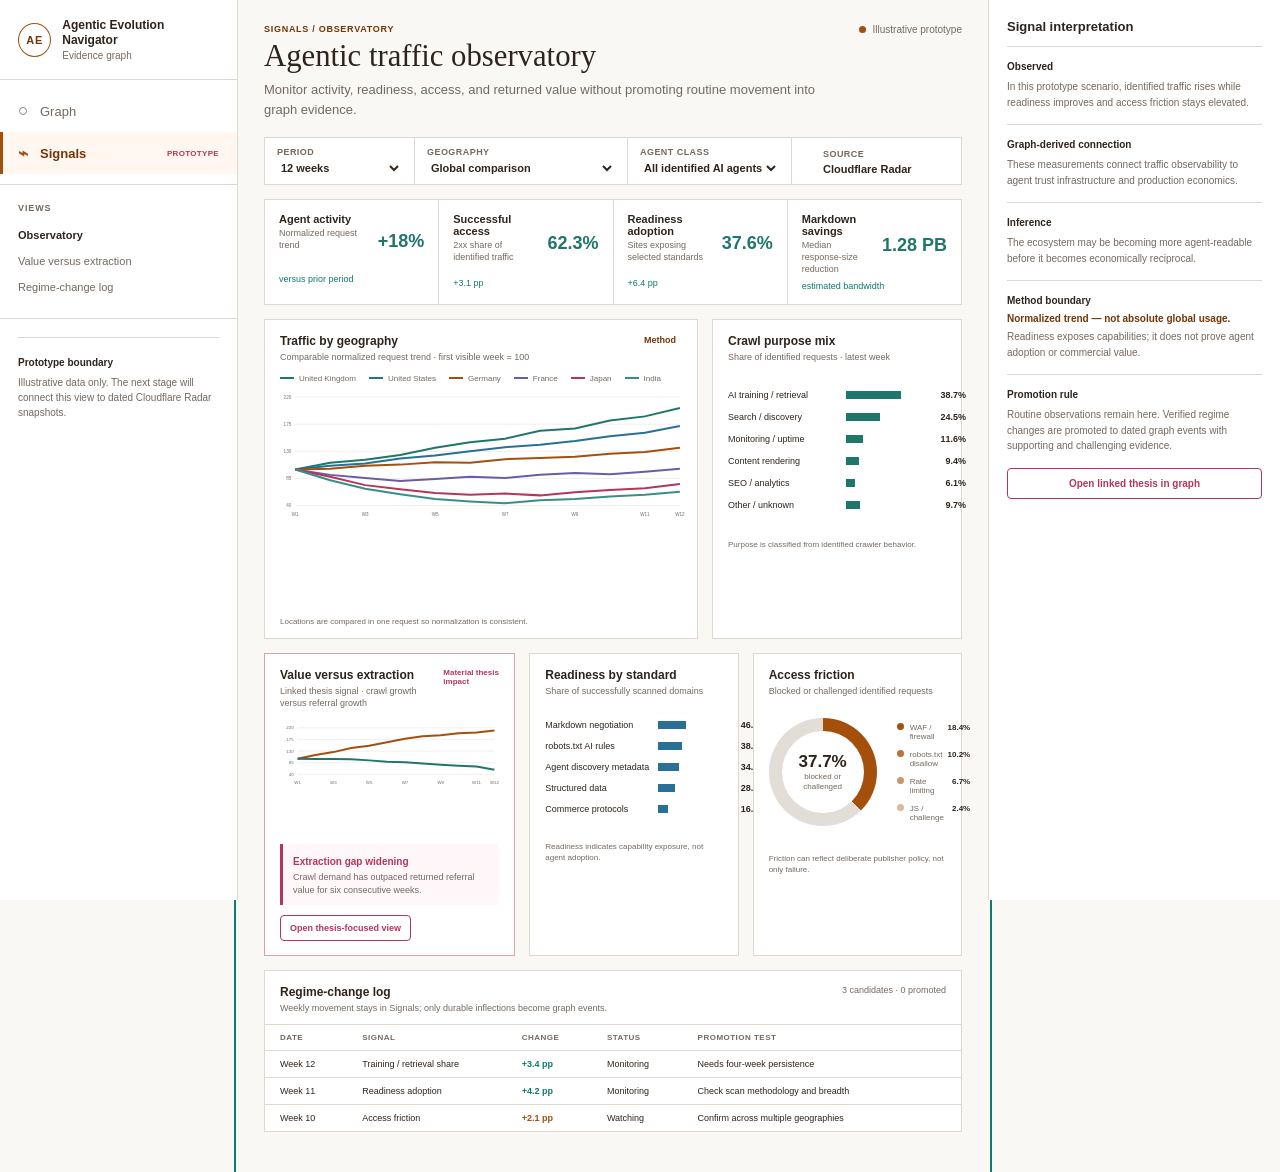
==== docs/signals/index.html @ df4bb350 "Add agentic traffic Signals prototype" ====
<!doctype html>
<html lang="en">
  <head>
    <meta charset="utf-8">
    <meta name="viewport" content="width=device-width, initial-scale=1">
    <meta name="description" content="Prototype signals observatory for agentic traffic, readiness, access friction, and value exchange.">
    <meta property="og:type" content="website">
    <meta property="og:title" content="Agentic traffic: value or extraction?">
    <meta property="og:description" content="Observed traffic, readiness, access friction, and returned value — connected to the evidence graph.">
    <meta property="og:url" content="https://rsalek.github.io/agentic-evolution-navigator/signals/">
    <meta property="og:image" content="https://rsalek.github.io/agentic-evolution-navigator/signals/og.png">
    <meta name="twitter:card" content="summary_large_image">
    <meta name="twitter:title" content="Agentic traffic: value or extraction?">
    <meta name="twitter:description" content="Observed traffic, readiness, access friction, and returned value — connected to the evidence graph.">
    <meta name="twitter:image" content="https://rsalek.github.io/agentic-evolution-navigator/signals/og.png">
    <title>Signals · Agentic Evolution Navigator</title>
    <link rel="icon" href="data:image/svg+xml,%3Csvg xmlns='http://www.w3.org/2000/svg' viewBox='0 0 64 64'%3E%3Ccircle cx='32' cy='32' r='27' fill='%23faf8f5' stroke='%23a54f0c' stroke-width='4'/%3E%3Cpath d='M18 39 30 17h4l12 22h-7l-2-5H27l-2 5Zm12-11h5l-2.5-6Z' fill='%23743506'/%3E%3C/svg%3E">
    <link rel="stylesheet" href="styles.css?v=20260724-prototype">
  </head>
  <body>
    <a class="skip-link" href="#signals-main">Skip to signals</a>
    <div class="signals-shell">
      <aside class="signals-sidebar">
        <header class="brand">
          <div class="brand-mark" aria-hidden="true">AE</div>
          <div>
            <strong>Agentic Evolution Navigator</strong>
            <span>Evidence graph</span>
          </div>
        </header>

        <nav class="primary-nav" aria-label="Navigator views">
          <a href="../">
            <span class="nav-symbol" aria-hidden="true">○</span>
            Graph
          </a>
          <a class="active" href="./" aria-current="page">
            <span class="nav-symbol signal-symbol" aria-hidden="true">⌁</span>
            Signals
            <small>Prototype</small>
          </a>
        </nav>

        <nav class="saved-views" aria-label="Signal views">
          <h2>Views</h2>
          <button type="button" data-show-view="observatory" aria-current="page">Observatory</button>
          <button type="button" data-show-view="thesis">Value versus extraction</button>
          <a href="#regime-log">Regime-change log</a>
        </nav>

        <section class="sidebar-note">
          <strong>Prototype boundary</strong>
          <p>Illustrative data only. The next stage will connect this view to dated Cloudflare Radar snapshots.</p>
        </section>
      </aside>

      <main id="signals-main" tabindex="-1">
        <section id="observatory-view" class="workspace">
          <header class="workspace-header">
            <div>
              <p class="context-line">Signals / Observatory</p>
              <h1>Agentic traffic observatory</h1>
              <p>Monitor activity, readiness, access, and returned value without promoting routine movement into graph evidence.</p>
            </div>
            <div class="prototype-status">
              <span aria-hidden="true"></span>
              Illustrative prototype
            </div>
          </header>

          <form class="filter-bar" aria-label="Signal filters">
            <label>
              Period
              <select id="period-filter">
                <option value="12">12 weeks</option>
                <option value="8">8 weeks</option>
                <option value="6">6 weeks</option>
              </select>
            </label>
            <label>
              Geography
              <select id="region-filter">
                <option value="global">Global comparison</option>
                <option value="europe">Europe</option>
                <option value="asia">Asia</option>
                <option value="anglosphere">United Kingdom + United States</option>
              </select>
            </label>
            <label>
              Agent class
              <select id="agent-filter">
                <option value="all">All identified AI agents</option>
                <option value="crawler">AI crawlers</option>
                <option value="assistant">AI assistants</option>
              </select>
            </label>
            <div class="source-filter">
              <span>Source</span>
              <strong>Cloudflare Radar</strong>
            </div>
          </form>

          <section class="signal-summary" aria-label="Signal summary">
            <article>
              <div>
                <h2>Agent activity</h2>
                <p>Normalized request trend</p>
              </div>
              <strong>+18%</strong>
              <span>versus prior period</span>
            </article>
            <article>
              <div>
                <h2>Successful access</h2>
                <p>2xx share of identified traffic</p>
              </div>
              <strong>62.3%</strong>
              <span>+3.1 pp</span>
            </article>
            <article>
              <div>
                <h2>Readiness adoption</h2>
                <p>Sites exposing selected standards</p>
              </div>
              <strong>37.6%</strong>
              <span>+6.4 pp</span>
            </article>
            <article>
              <div>
                <h2>Markdown savings</h2>
                <p>Median response-size reduction</p>
              </div>
              <strong>1.28 PB</strong>
              <span>estimated bandwidth</span>
            </article>
          </section>

          <section class="analysis-grid">
            <article class="panel geography-panel">
              <header class="panel-header">
                <div>
                  <h2>Traffic by geography</h2>
                  <p>Comparable normalized request trend · first visible week = 100</p>
                </div>
                <button class="quiet-button" type="button" aria-label="About normalized geography comparisons" data-explain="geography">Method</button>
              </header>
              <div id="geography-legend" class="chart-legend" aria-label="Geography legend"></div>
              <div id="geography-chart" class="chart" role="img" aria-label="Illustrative normalized agent traffic trends by geography"></div>
              <footer>Locations are compared in one request so normalization is consistent.</footer>
            </article>

            <article class="panel purpose-panel">
              <header class="panel-header">
                <div>
                  <h2>Crawl purpose mix</h2>
                  <p>Share of identified requests · latest week</p>
                </div>
              </header>
              <div class="bar-list" aria-label="Illustrative crawl purpose distribution">
                <div><span>AI training / retrieval</span><i style="--value: 78%"></i><strong>38.7%</strong></div>
                <div><span>Search / discovery</span><i style="--value: 49%"></i><strong>24.5%</strong></div>
                <div><span>Monitoring / uptime</span><i style="--value: 24%"></i><strong>11.6%</strong></div>
                <div><span>Content rendering</span><i style="--value: 19%"></i><strong>9.4%</strong></div>
                <div><span>SEO / analytics</span><i style="--value: 13%"></i><strong>6.1%</strong></div>
                <div><span>Other / unknown</span><i style="--value: 20%"></i><strong>9.7%</strong></div>
              </div>
              <footer>Purpose is classified from identified crawler behavior.</footer>
            </article>
          </section>

          <section class="secondary-grid">
            <article class="panel thesis-signal">
              <header class="panel-header">
                <div>
                  <h2>Value versus extraction</h2>
                  <p>Linked thesis signal · crawl growth versus referral growth</p>
                </div>
                <span class="material-badge">Material thesis impact</span>
              </header>
              <div id="value-mini-chart" class="mini-chart" role="img" aria-label="Illustrative divergence between crawl demand and referral value"></div>
              <div class="thesis-callout">
                <strong>Extraction gap widening</strong>
                <p>Crawl demand has outpaced returned referral value for six consecutive weeks.</p>
              </div>
              <button class="thesis-button" type="button" data-show-view="thesis">Open thesis-focused view</button>
            </article>

            <article class="panel">
              <header class="panel-header">
                <div>
                  <h2>Readiness by standard</h2>
                  <p>Share of successfully scanned domains</p>
                </div>
              </header>
              <div class="readiness-list">
                <div><span>Markdown negotiation</span><i style="--value: 47%"></i><strong>46.8%</strong></div>
                <div><span>robots.txt AI rules</span><i style="--value: 39%"></i><strong>38.9%</strong></div>
                <div><span>Agent discovery metadata</span><i style="--value: 34%"></i><strong>34.1%</strong></div>
                <div><span>Structured data</span><i style="--value: 28%"></i><strong>28.2%</strong></div>
                <div><span>Commerce protocols</span><i style="--value: 17%"></i><strong>16.7%</strong></div>
              </div>
              <footer>Readiness indicates capability exposure, not agent adoption.</footer>
            </article>

            <article class="panel friction-panel">
              <header class="panel-header">
                <div>
                  <h2>Access friction</h2>
                  <p>Blocked or challenged identified requests</p>
                </div>
              </header>
              <div class="friction-figure">
                <div class="friction-gauge" aria-label="37.7 percent blocked or challenged">
                  <strong>37.7%</strong>
                  <span>blocked or challenged</span>
                </div>
                <ul>
                  <li><span class="key firewall"></span>WAF / firewall <strong>18.4%</strong></li>
                  <li><span class="key robots"></span>robots.txt disallow <strong>10.2%</strong></li>
                  <li><span class="key limit"></span>Rate limiting <strong>6.7%</strong></li>
                  <li><span class="key challenge"></span>JS / challenge <strong>2.4%</strong></li>
                </ul>
              </div>
              <footer>Friction can reflect deliberate publisher policy, not only failure.</footer>
            </article>
          </section>

          <section id="regime-log" class="panel regime-panel">
            <header class="panel-header">
              <div>
                <h2>Regime-change log</h2>
                <p>Weekly movement stays in Signals; only durable inflections become graph events.</p>
              </div>
              <span class="log-rule">3 candidates · 0 promoted</span>
            </header>
            <div class="regime-table-wrap">
              <table>
                <thead>
                  <tr><th>Date</th><th>Signal</th><th>Change</th><th>Status</th><th>Promotion test</th></tr>
                </thead>
                <tbody>
                  <tr><td>Week 12</td><td>Training / retrieval share</td><td class="positive">+3.4 pp</td><td>Monitoring</td><td>Needs four-week persistence</td></tr>
                  <tr><td>Week 11</td><td>Readiness adoption</td><td class="positive">+4.2 pp</td><td>Monitoring</td><td>Check scan methodology and breadth</td></tr>
                  <tr><td>Week 10</td><td>Access friction</td><td class="negative">+2.1 pp</td><td>Watching</td><td>Confirm across multiple geographies</td></tr>
                </tbody>
              </table>
            </div>
          </section>
        </section>

        <section id="thesis-view" class="workspace thesis-workspace" hidden>
          <header class="workspace-header thesis-header">
            <div>
              <button class="back-button" type="button" data-show-view="observatory">← Observatory</button>
              <p class="context-line">Signals / Thesis focus</p>
              <h1>Agentic traffic: value or extraction?</h1>
              <p class="thesis-linkline">Thesis · Agent-originated traffic is becoming an addressable market</p>
            </div>
            <a class="graph-link" href="../?node=thesis-agent-traffic-addressable-market">Trace thesis in graph</a>
          </header>

          <section class="thesis-layout">
            <div class="thesis-primary">
              <article class="panel value-hero">
                <header class="panel-header">
                  <div>
                    <h2>Value versus extraction</h2>
                    <p>Indexed to 100 at the start of the selected period</p>
                  </div>
                  <div class="current-state">
                    <span>Current state</span>
                    <strong>Extraction gap widening</strong>
                  </div>
                </header>
                <div id="value-focus-legend" class="chart-legend"></div>
                <div id="value-focus-chart" class="chart value-chart" role="img" aria-label="Illustrative crawl demand and referral value divergence over twelve weeks"></div>
                <footer>Candidate inflection at week 4 · not yet promoted to a graph event.</footer>
              </article>

              <article class="panel evidence-glance">
                <header class="panel-header"><div><h2>Thesis evidence at a glance</h2><p>What the signal supports, challenges, and leaves unresolved</p></div></header>
                <div class="evidence-columns">
                  <section>
                    <h3 class="supports">Supports</h3>
                    <ul>
                      <li>Identified agent activity continues to expand.</li>
                      <li>Access controls increasingly distinguish agent traffic.</li>
                      <li>Readiness standards are becoming measurable.</li>
                    </ul>
                  </section>
                  <section>
                    <h3 class="challenges">Challenges</h3>
                    <ul>
                      <li>Referral value does not rise with crawl demand.</li>
                      <li>Readiness does not establish willingness to pay.</li>
                      <li>Traffic classification remains methodology-dependent.</li>
                    </ul>
                  </section>
                  <section>
                    <h3 class="watch">Watch next</h3>
                    <ul>
                      <li>Paid access and attributable revenue.</li>
                      <li>Repeat agent-customer conversion.</li>
                      <li>Sustained changes across several regions.</li>
                    </ul>
                  </section>
                </div>
              </article>
            </div>

            <aside class="thesis-context">
              <section>
                <div class="confidence-row"><span>Confidence</span><strong>Medium</strong></div>
                <p>Observed traffic and readiness signals are material, but commercial value remains unverified.</p>
              </section>
              <section>
                <h2>Why it matters</h2>
                <p>If agent-originated demand captures value without returning proportional referral or revenue, publisher leverage and the web’s economic model change.</p>
              </section>
              <section>
                <h2>What would change the thesis</h2>
                <ul>
                  <li>Verified conversion or attributable revenue</li>
                  <li>Paid access or licensing at repeatable scale</li>
                  <li>Evidence that agents create net-new demand</li>
                </ul>
              </section>
              <section>
                <h2>Meaningful graph events only</h2>
                <p>A signal becomes an event only after a new standard, major operator shift, or sustained multi-period inflection is verified.</p>
                <div class="candidate-marker"><span></span><strong>Week 4 candidate</strong><small>Monitoring persistence and breadth</small></div>
              </section>
              <section>
                <h2>Linked evidence</h2>
                <a href="../?node=entity-cloudflare">Cloudflare</a>
                <a href="../?node=event-aws-legitimate-agent-traffic-2026-07-14">AWS agent-traffic control</a>
                <a href="../?node=event-datadome-agent-traffic-q2-2026">DataDome Q2 traffic report</a>
              </section>
              <footer>Prototype · illustrative values · planned source: Cloudflare Radar</footer>
            </aside>
          </section>
        </section>
      </main>

      <aside id="interpretation-rail" class="interpretation-rail" aria-label="Signal interpretation">
        <header>
          <h2>Signal interpretation</h2>
          <button id="close-rail" type="button" aria-label="Close interpretation panel">×</button>
        </header>
        <section>
          <h3>Observed</h3>
          <p>In this prototype scenario, identified traffic rises while readiness improves and access friction stays elevated.</p>
        </section>
        <section>
          <h3>Graph-derived connection</h3>
          <p>These measurements connect traffic observability to agent trust infrastructure and production economics.</p>
        </section>
        <section>
          <h3>Inference</h3>
          <p>The ecosystem may be becoming more agent-readable before it becomes economically reciprocal.</p>
        </section>
        <section class="method-note">
          <h3>Method boundary</h3>
          <strong>Normalized trend — not absolute global usage.</strong>
          <p>Readiness exposes capabilities; it does not prove agent adoption or commercial value.</p>
        </section>
        <section>
          <h3>Promotion rule</h3>
          <p>Routine observations remain here. Verified regime changes are promoted to dated graph events with supporting and challenging evidence.</p>
        </section>
        <a class="rail-link" href="../?node=thesis-agent-traffic-addressable-market">Open linked thesis in graph</a>
      </aside>
    </div>
    <button id="open-rail" class="open-rail" type="button" hidden>Interpretation</button>
    <script src="app.js?v=20260724-prototype"></script>
  </body>
</html>
---- docs/signals/styles.css ----
:root {
  color-scheme: light;
  --paper: #faf8f5;
  --surface: #ffffff;
  --ink: #2e241c;
  --muted: #75695f;
  --line: #ded8d1;
  --line-strong: #c8beb4;
  --primary: #a54f0c;
  --primary-dark: #743506;
  --teal: #1f766b;
  --blue: #287095;
  --purple: #6b5ca5;
  --thesis: #b5365a;
  --positive: #0c7c6d;
  --sidebar: 238px;
  --rail: 292px;
}

* { box-sizing: border-box; }
html { scroll-behavior: smooth; }
body {
  margin: 0;
  background: var(--paper);
  color: var(--ink);
  font-family: "Avenir Next", "Helvetica Neue", Helvetica, sans-serif;
  font-size: 13px;
}

button, select { font: inherit; color: inherit; }
button:focus-visible, select:focus-visible, a:focus-visible, [tabindex]:focus-visible {
  outline: 2px solid var(--positive);
  outline-offset: 2px;
}

.skip-link {
  position: fixed;
  top: -50px;
  left: 12px;
  z-index: 20;
  padding: 8px 12px;
  background: var(--ink);
  color: #fff;
}
.skip-link:focus { top: 12px; }

.signals-shell {
  display: grid;
  grid-template-columns: var(--sidebar) minmax(720px, 1fr) var(--rail);
  min-height: 100vh;
}

.signals-sidebar,
.interpretation-rail {
  position: sticky;
  top: 0;
  height: 100vh;
  overflow-y: auto;
  background: var(--surface);
}

.signals-sidebar { border-right: 1px solid var(--line); }
.brand {
  display: flex;
  align-items: center;
  gap: 11px;
  padding: 18px;
  border-bottom: 1px solid var(--line);
}
.brand-mark {
  display: grid;
  place-items: center;
  width: 34px;
  height: 34px;
  border: 1px solid var(--primary);
  border-radius: 50%;
  color: var(--primary-dark);
  font-size: 11px;
  font-weight: 750;
  letter-spacing: .06em;
}
.brand strong, .brand span { display: block; }
.brand strong { font-size: 12px; line-height: 1.25; }
.brand span { margin-top: 2px; color: var(--muted); font-size: 10px; }

.primary-nav { padding: 10px 0; border-bottom: 1px solid var(--line); }
.primary-nav a {
  position: relative;
  display: grid;
  grid-template-columns: 22px 1fr auto;
  align-items: center;
  min-height: 42px;
  padding: 0 18px;
  color: var(--muted);
  text-decoration: none;
}
.primary-nav a:hover { background: var(--paper); color: var(--ink); }
.primary-nav a.active { background: #fff7f0; color: var(--primary-dark); font-weight: 700; }
.primary-nav a.active::before {
  position: absolute;
  inset: 0 auto 0 0;
  width: 3px;
  background: var(--primary);
  content: "";
}
.primary-nav small {
  color: var(--thesis);
  font-size: 8px;
  font-weight: 750;
  letter-spacing: .04em;
  text-transform: uppercase;
}
.nav-symbol { color: var(--muted); font-size: 17px; }
.signal-symbol { color: var(--primary); }

.saved-views { padding: 18px; border-bottom: 1px solid var(--line); }
.saved-views h2 {
  margin: 0 0 9px;
  color: var(--muted);
  font-size: 9px;
  letter-spacing: .1em;
  text-transform: uppercase;
}
.saved-views button, .saved-views a {
  display: block;
  width: 100%;
  padding: 7px 0;
  border: 0;
  background: transparent;
  color: var(--muted);
  font-size: 11px;
  text-align: left;
  text-decoration: none;
  cursor: pointer;
}
.saved-views button:hover, .saved-views a:hover { color: var(--ink); }
.saved-views [aria-current="page"] { color: var(--ink); font-weight: 700; }
.sidebar-note { margin: 18px; padding-top: 16px; border-top: 1px solid var(--line); }
.sidebar-note strong { font-size: 10px; }
.sidebar-note p { margin: 6px 0 0; color: var(--muted); font-size: 10px; line-height: 1.5; }

#signals-main { min-width: 0; }
.workspace { padding: 24px 26px 40px; }
.workspace[hidden] { display: none; }
.workspace-header {
  display: flex;
  justify-content: space-between;
  gap: 20px;
  margin-bottom: 18px;
}
.context-line {
  margin: 0 0 5px;
  color: var(--primary-dark);
  font-size: 9px;
  font-weight: 750;
  letter-spacing: .08em;
  text-transform: uppercase;
}
h1 {
  margin: 0;
  font-family: Georgia, "Times New Roman", serif;
  font-size: clamp(25px, 2.4vw, 35px);
  font-weight: 500;
  line-height: 1.12;
}
.workspace-header > div > p:last-child {
  max-width: 720px;
  margin: 7px 0 0;
  color: var(--muted);
  line-height: 1.5;
}
.prototype-status {
  display: flex;
  align-items: center;
  align-self: flex-start;
  gap: 7px;
  color: var(--muted);
  font-size: 10px;
  white-space: nowrap;
}
.prototype-status span { width: 7px; height: 7px; border-radius: 50%; background: var(--primary); }

.filter-bar {
  display: flex;
  align-items: end;
  border: 1px solid var(--line);
  background: var(--surface);
}
.filter-bar label, .source-filter {
  min-width: 150px;
  padding: 9px 12px;
  border-right: 1px solid var(--line);
  color: var(--muted);
  font-size: 9px;
  font-weight: 700;
  letter-spacing: .05em;
  text-transform: uppercase;
}
.filter-bar select {
  display: block;
  width: 100%;
  margin-top: 4px;
  border: 0;
  background: transparent;
  color: var(--ink);
  font-size: 11px;
  font-weight: 600;
  letter-spacing: 0;
  text-transform: none;
}
.source-filter { margin-left: auto; border-right: 0; }
.source-filter span, .source-filter strong { display: block; }
.source-filter strong { margin-top: 4px; color: var(--ink); font-size: 11px; letter-spacing: 0; text-transform: none; }

.signal-summary {
  display: grid;
  grid-template-columns: repeat(4, 1fr);
  margin: 14px 0;
  border: 1px solid var(--line);
  background: var(--line);
  gap: 1px;
}
.signal-summary article {
  display: grid;
  grid-template-columns: 1fr auto;
  gap: 3px 12px;
  min-width: 0;
  padding: 13px 14px;
  background: var(--surface);
}
.signal-summary h2 { margin: 0; font-size: 11px; }
.signal-summary p { margin: 3px 0 0; color: var(--muted); font-size: 9px; line-height: 1.3; }
.signal-summary article > strong { grid-row: 1 / span 2; grid-column: 2; align-self: center; color: var(--teal); font-size: 18px; font-weight: 650; }
.signal-summary article > span { grid-column: 1 / -1; color: var(--positive); font-size: 9px; }

.analysis-grid { display: grid; grid-template-columns: minmax(0, 1.8fr) minmax(250px, .9fr); gap: 14px; }
.secondary-grid { display: grid; grid-template-columns: 1.2fr 1fr 1fr; gap: 14px; margin-top: 14px; }
.panel { min-width: 0; border: 1px solid var(--line); background: var(--surface); }
.panel-header {
  display: flex;
  justify-content: space-between;
  gap: 12px;
  padding: 14px 15px 10px;
}
.panel-header h2 { margin: 0; font-size: 12px; }
.panel-header p { margin: 3px 0 0; color: var(--muted); font-size: 9px; line-height: 1.35; }
.panel footer { padding: 8px 15px 11px; color: var(--muted); font-size: 8px; line-height: 1.4; }
.quiet-button {
  align-self: flex-start;
  border: 0;
  background: transparent;
  color: var(--primary-dark);
  font-size: 9px;
  font-weight: 700;
  cursor: pointer;
}

.chart { min-height: 220px; padding: 0 9px; }
.chart svg, .mini-chart svg { display: block; width: 100%; height: auto; }
.chart text, .mini-chart text { fill: var(--muted); font-family: "Avenir Next", "Helvetica Neue", Helvetica, sans-serif; font-size: 9px; }
.chart .grid-line, .mini-chart .grid-line { stroke: #e6e0da; stroke-width: 1; }
.chart .series-line, .mini-chart .series-line { fill: none; stroke-width: 2; vector-effect: non-scaling-stroke; }
.chart .series-point { fill: var(--surface); stroke-width: 1.5; }
.chart .candidate-line { stroke: var(--purple); stroke-dasharray: 4 4; stroke-width: 1; }
.chart .candidate-label { fill: var(--purple); font-size: 8px; font-weight: 700; }
.chart-legend { display: flex; flex-wrap: wrap; gap: 6px 13px; padding: 0 15px 5px; }
.legend-item { display: flex; align-items: center; gap: 5px; color: var(--muted); font-size: 8px; }
.legend-swatch { width: 14px; height: 2px; background: var(--swatch); }

.bar-list { padding: 4px 15px 9px; }
.bar-list > div, .readiness-list > div {
  display: grid;
  grid-template-columns: minmax(110px, 1fr) minmax(70px, 1.4fr) 42px;
  align-items: center;
  gap: 8px;
  margin: 12px 0;
  font-size: 9px;
}
.bar-list i, .readiness-list i {
  display: block;
  width: var(--value);
  height: 8px;
  background: var(--teal);
}
.bar-list strong, .readiness-list strong { font-size: 9px; text-align: right; }

.thesis-signal { border-color: #dba0b1; }
.material-badge { color: var(--thesis); font-size: 8px; font-weight: 750; }
.mini-chart { min-height: 125px; padding: 0 12px; }
.thesis-callout { margin: 0 15px 10px; padding: 9px 10px; border-left: 3px solid var(--thesis); background: #fff7f9; }
.thesis-callout strong { color: var(--thesis); font-size: 10px; }
.thesis-callout p { margin: 3px 0 0; color: var(--muted); font-size: 9px; line-height: 1.4; }
.thesis-button {
  margin: 0 15px 14px;
  padding: 7px 9px;
  border: 1px solid var(--thesis);
  border-radius: 4px;
  background: var(--surface);
  color: var(--thesis);
  font-size: 9px;
  font-weight: 750;
  cursor: pointer;
}
.thesis-button:hover { background: #fff7f9; }
.readiness-list { padding: 2px 15px 8px; }
.readiness-list > div { grid-template-columns: minmax(105px, 1.3fr) minmax(60px, 1fr) 40px; margin: 11px 0; }
.readiness-list i { background: var(--blue); }

.friction-figure { display: grid; grid-template-columns: 120px 1fr; align-items: center; gap: 8px; padding: 7px 15px 14px; }
.friction-gauge {
  display: grid;
  place-content: center;
  width: 108px;
  height: 108px;
  border-radius: 50%;
  background: conic-gradient(var(--primary) 0 37.7%, #e2ddd7 37.7% 100%);
  text-align: center;
  position: relative;
}
.friction-gauge::after {
  position: absolute;
  inset: 13px;
  border-radius: 50%;
  background: var(--surface);
  content: "";
}
.friction-gauge strong, .friction-gauge span { position: relative; z-index: 1; }
.friction-gauge strong { font-size: 17px; }
.friction-gauge span { max-width: 70px; color: var(--muted); font-size: 8px; line-height: 1.25; }
.friction-figure ul { margin: 0; padding: 0; list-style: none; }
.friction-figure li { display: grid; grid-template-columns: 8px 1fr auto; gap: 5px; margin: 9px 0; color: var(--muted); font-size: 8px; }
.friction-figure li strong { color: var(--ink); }
.key { width: 7px; height: 7px; border-radius: 50%; background: var(--primary); }
.key.robots { opacity: .8; }
.key.limit { opacity: .6; }
.key.challenge { opacity: .4; }

.regime-panel { margin-top: 14px; scroll-margin-top: 14px; }
.log-rule { color: var(--muted); font-size: 9px; }
.regime-table-wrap { overflow-x: auto; }
table { width: 100%; border-collapse: collapse; font-size: 9px; }
th, td { padding: 8px 15px; border-top: 1px solid var(--line); text-align: left; white-space: nowrap; }
th { color: var(--muted); font-size: 8px; letter-spacing: .06em; text-transform: uppercase; }
td:last-child { width: 40%; white-space: normal; }
.positive { color: var(--positive); font-weight: 700; }
.negative { color: var(--primary); font-weight: 700; }

.interpretation-rail { border-left: 1px solid var(--line); }
.interpretation-rail > header { display: flex; align-items: center; justify-content: space-between; padding: 19px 18px 12px; }
.interpretation-rail > header h2 { margin: 0; font-size: 13px; }
#close-rail { display: none; border: 0; background: transparent; font-size: 20px; cursor: pointer; }
.interpretation-rail section { margin: 0 18px; padding: 14px 0; border-top: 1px solid var(--line); }
.interpretation-rail h3 { margin: 0 0 7px; font-size: 10px; }
.interpretation-rail p { margin: 0; color: var(--muted); font-size: 10px; line-height: 1.55; }
.interpretation-rail .method-note strong { display: block; margin-bottom: 5px; color: var(--primary-dark); font-size: 10px; }
.rail-link {
  display: block;
  margin: 0 18px 20px;
  padding: 9px 10px;
  border: 1px solid var(--thesis);
  border-radius: 4px;
  color: var(--thesis);
  font-size: 10px;
  font-weight: 750;
  text-align: center;
  text-decoration: none;
}
.open-rail {
  position: fixed;
  right: 12px;
  bottom: 12px;
  z-index: 8;
  padding: 9px 12px;
  border: 1px solid var(--ink);
  border-radius: 4px;
  background: var(--ink);
  color: #fff;
}

.back-button {
  padding: 0;
  border: 0;
  background: transparent;
  color: var(--primary-dark);
  font-size: 10px;
  font-weight: 750;
  cursor: pointer;
}
.thesis-header .context-line { margin-top: 13px; }
.thesis-linkline { color: var(--thesis) !important; font-weight: 650; }
.graph-link {
  align-self: flex-start;
  padding: 8px 10px;
  border: 1px solid var(--line-strong);
  border-radius: 4px;
  color: var(--ink);
  font-size: 10px;
  font-weight: 700;
  text-decoration: none;
}
.thesis-layout { display: grid; grid-template-columns: minmax(0, 1fr) 280px; gap: 14px; }
.thesis-primary { display: grid; gap: 14px; min-width: 0; }
.value-hero .current-state { padding-left: 13px; border-left: 1px solid var(--line); }
.current-state span, .current-state strong { display: block; }
.current-state span { color: var(--muted); font-size: 8px; letter-spacing: .07em; text-transform: uppercase; }
.current-state strong { margin-top: 4px; color: var(--thesis); font-size: 11px; }
.value-chart { min-height: 360px; }
.evidence-columns { display: grid; grid-template-columns: repeat(3, 1fr); border-top: 1px solid var(--line); }
.evidence-columns section { min-width: 0; padding: 14px 16px; }
.evidence-columns section + section { border-left: 1px solid var(--line); }
.evidence-columns h3 { margin: 0 0 9px; font-size: 10px; }
.evidence-columns h3.supports { color: var(--teal); }
.evidence-columns h3.challenges { color: var(--thesis); }
.evidence-columns h3.watch { color: var(--purple); }
.evidence-columns ul { margin: 0; padding-left: 15px; color: var(--muted); font-size: 9px; line-height: 1.6; }

.thesis-context { border: 1px solid var(--line); background: var(--surface); }
.thesis-context section { padding: 15px 16px; border-bottom: 1px solid var(--line); }
.thesis-context h2 { margin: 0 0 7px; font-size: 10px; }
.thesis-context p, .thesis-context li { color: var(--muted); font-size: 9px; line-height: 1.55; }
.thesis-context p { margin: 0; }
.thesis-context ul { margin: 0; padding-left: 16px; }
.thesis-context a { display: block; margin: 7px 0; color: var(--primary-dark); font-size: 9px; }
.confidence-row { display: flex; justify-content: space-between; margin-bottom: 8px; }
.confidence-row span { color: var(--muted); font-size: 9px; }
.confidence-row strong { color: var(--primary); font-size: 10px; }
.candidate-marker { display: grid; grid-template-columns: 8px 1fr; gap: 2px 7px; margin-top: 10px; }
.candidate-marker span { grid-row: 1 / span 2; width: 7px; height: 7px; margin-top: 3px; border-radius: 50%; background: var(--purple); }
.candidate-marker strong { font-size: 9px; }
.candidate-marker small { color: var(--muted); font-size: 8px; }
.thesis-context footer { padding: 12px 16px; color: var(--muted); font-size: 8px; line-height: 1.4; }

@media (max-width: 1250px) {
  :root { --rail: 254px; --sidebar: 214px; }
  .signals-shell { grid-template-columns: var(--sidebar) minmax(680px, 1fr) var(--rail); }
  .secondary-grid { grid-template-columns: 1fr 1fr; }
  .friction-panel { grid-column: 1 / -1; }
}

@media (max-width: 980px) {
  .signals-shell { grid-template-columns: 200px minmax(0, 1fr); }
  .interpretation-rail {
    position: fixed;
    right: 0;
    z-index: 10;
    width: min(340px, 88vw);
    box-shadow: -4px 0 18px rgba(46,36,28,.12);
    transform: translateX(0);
    transition: transform .16s ease;
  }
  .interpretation-rail.closed { transform: translateX(100%); }
  #close-rail { display: block; }
  .open-rail[hidden] { display: none; }
  .open-rail:not([hidden]) { display: block; }
  .signal-summary { grid-template-columns: 1fr 1fr; }
  .analysis-grid { grid-template-columns: 1fr; }
  .thesis-layout { grid-template-columns: 1fr; }
}

@media (max-width: 720px) {
  .signals-shell { display: block; }
  .signals-sidebar { position: static; height: auto; border-right: 0; }
  .brand { padding: 13px 16px; }
  .primary-nav { display: grid; grid-template-columns: 1fr 1fr; padding: 0; }
  .primary-nav a + a { border-left: 1px solid var(--line); }
  .saved-views { display: flex; gap: 16px; overflow-x: auto; padding: 10px 16px; }
  .saved-views h2 { display: none; }
  .saved-views button, .saved-views a { width: auto; white-space: nowrap; }
  .sidebar-note { display: none; }
  .workspace { padding: 19px 14px 30px; }
  .workspace-header { display: block; }
  .prototype-status { margin-top: 10px; }
  .filter-bar { display: grid; grid-template-columns: 1fr 1fr; }
  .filter-bar label, .source-filter { min-width: 0; border-bottom: 1px solid var(--line); }
  .source-filter { margin: 0; border-right: 1px solid var(--line); }
  .signal-summary { grid-template-columns: 1fr; }
  .secondary-grid { grid-template-columns: 1fr; }
  .friction-panel { grid-column: auto; }
  .chart { overflow-x: auto; }
  .chart svg { min-width: 620px; }
  .evidence-columns { grid-template-columns: 1fr; }
  .evidence-columns section + section { border-top: 1px solid var(--line); border-left: 0; }
  .graph-link { display: inline-block; margin-top: 12px; }
}

@media (max-width: 460px) {
  .filter-bar { grid-template-columns: 1fr; }
  .filter-bar label, .source-filter { border-right: 0; }
  .signal-summary article { grid-template-columns: 1fr auto; }
  .bar-list > div, .readiness-list > div { grid-template-columns: 1fr 70px 38px; }
  .friction-figure { grid-template-columns: 1fr; justify-items: center; }
  .friction-figure ul { width: 100%; }
}

@media (prefers-reduced-motion: reduce) {
  *, *::before, *::after { scroll-behavior: auto !important; transition: none !important; }
}
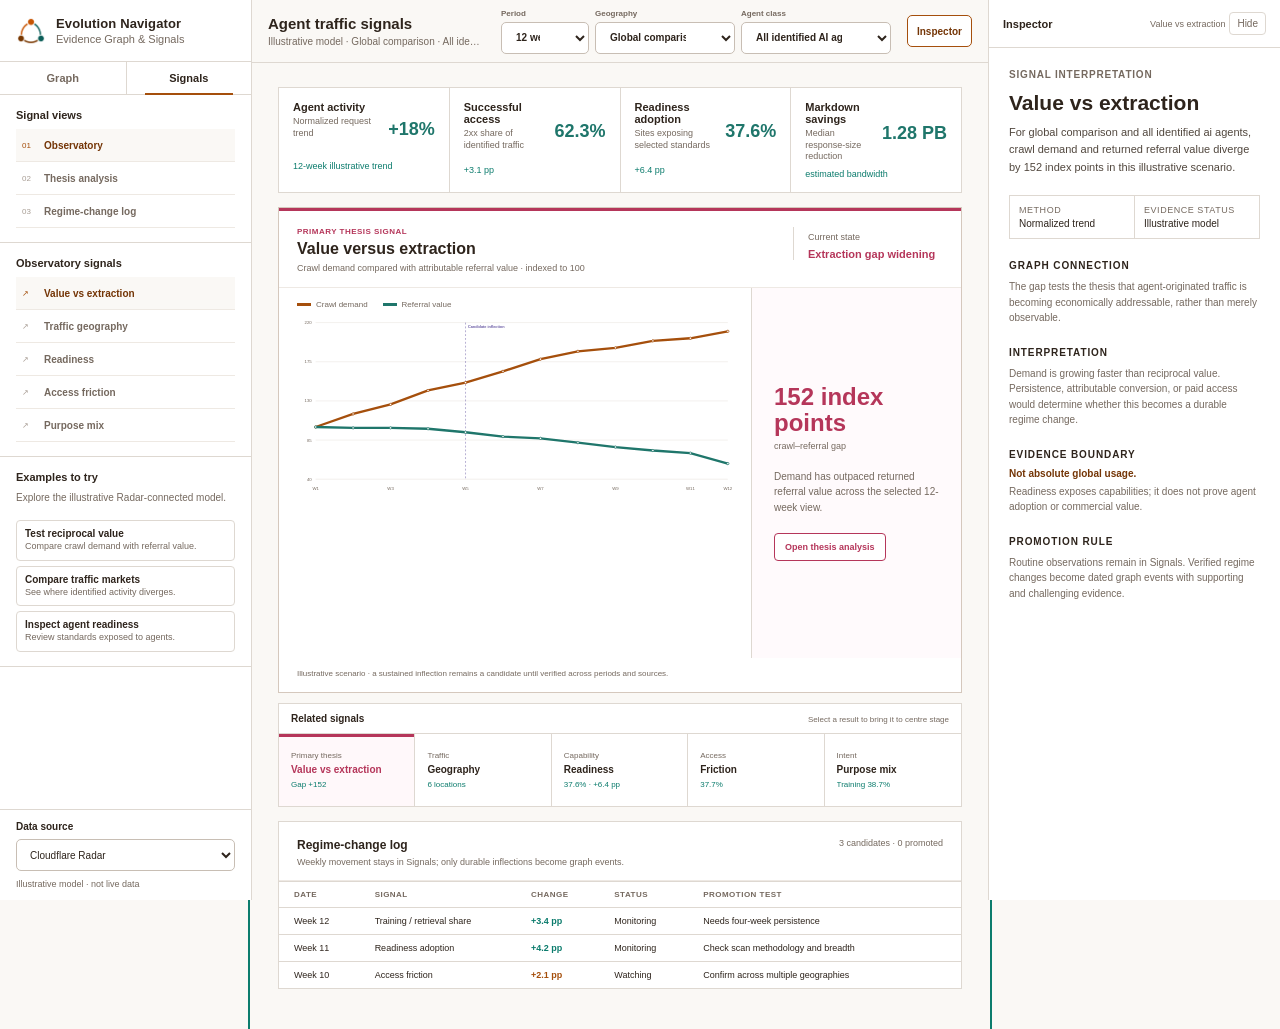
==== commit 58640b76: "Align Signals interface with graph" ====
--- a/docs/signals/index.html
+++ b/docs/signals/index.html
@@ -3,7 +3,7 @@
   <head>
     <meta charset="utf-8">
     <meta name="viewport" content="width=device-width, initial-scale=1">
-    <meta name="description" content="Prototype signals observatory for agentic traffic, readiness, access friction, and value exchange.">
+    <meta name="description" content="Signals observatory for agentic traffic, readiness, access friction, and value exchange.">
     <meta property="og:type" content="website">
     <meta property="og:title" content="Agentic traffic: value or extraction?">
     <meta property="og:description" content="Observed traffic, readiness, access friction, and returned value — connected to the evidence graph.">
@@ -13,62 +13,82 @@
     <meta name="twitter:title" content="Agentic traffic: value or extraction?">
     <meta name="twitter:description" content="Observed traffic, readiness, access friction, and returned value — connected to the evidence graph.">
     <meta name="twitter:image" content="https://rsalek.github.io/agentic-evolution-navigator/signals/og.png">
-    <title>Signals · Agentic Evolution Navigator</title>
+    <title>Signals · Evolution Navigator</title>
     <link rel="icon" href="data:image/svg+xml,%3Csvg xmlns='http://www.w3.org/2000/svg' viewBox='0 0 64 64'%3E%3Ccircle cx='32' cy='32' r='27' fill='%23faf8f5' stroke='%23a54f0c' stroke-width='4'/%3E%3Cpath d='M18 39 30 17h4l12 22h-7l-2-5H27l-2 5Zm12-11h5l-2.5-6Z' fill='%23743506'/%3E%3C/svg%3E">
-    <link rel="stylesheet" href="styles.css?v=20260724-prototype">
+    <link rel="stylesheet" href="styles.css?v=20260725-inspector">
   </head>
   <body>
     <a class="skip-link" href="#signals-main">Skip to signals</a>
     <div class="signals-shell">
       <aside class="signals-sidebar">
         <header class="brand">
-          <div class="brand-mark" aria-hidden="true">AE</div>
+          <img class="brand-logo" src="../assets/agentic-evolution-logo.png?v=20260725" alt="" aria-hidden="true">
           <div>
-            <strong>Agentic Evolution Navigator</strong>
-            <span>Evidence graph</span>
+            <strong>Evolution Navigator</strong>
+            <span>Evidence Graph &amp; Signals</span>
           </div>
         </header>
 
-        <nav class="primary-nav" aria-label="Navigator views">
-          <a href="../">
-            <span class="nav-symbol" aria-hidden="true">○</span>
-            Graph
-          </a>
-          <a class="active" href="./" aria-current="page">
-            <span class="nav-symbol signal-symbol" aria-hidden="true">⌁</span>
-            Signals
-            <small>Prototype</small>
+        <nav class="site-nav" aria-label="Navigator views">
+          <a href="../">Graph</a>
+          <a href="./" aria-current="page">Signals</a>
+        </nav>
+
+        <nav class="saved-views control-block" aria-label="Signal views">
+          <h2>Signal views</h2>
+          <button type="button" data-show-view="observatory" aria-current="page">
+            <span aria-hidden="true">01</span><strong>Observatory</strong>
+          </button>
+          <button type="button" data-show-view="thesis">
+            <span aria-hidden="true">02</span><strong>Thesis analysis</strong>
+          </button>
+          <a href="#regime-log">
+            <span aria-hidden="true">03</span><strong>Regime-change log</strong>
           </a>
         </nav>
 
-        <nav class="saved-views" aria-label="Signal views">
-          <h2>Views</h2>
-          <button type="button" data-show-view="observatory" aria-current="page">Observatory</button>
-          <button type="button" data-show-view="thesis">Value versus extraction</button>
-          <a href="#regime-log">Regime-change log</a>
+        <nav class="signal-nav control-block" aria-label="Observatory signals">
+          <h2>Observatory signals</h2>
+          <button type="button" data-signal-select="value" aria-current="true"><span aria-hidden="true">↗</span><strong>Value vs extraction</strong></button>
+          <button type="button" data-signal-select="geography"><span aria-hidden="true">↗</span><strong>Traffic geography</strong></button>
+          <button type="button" data-signal-select="readiness"><span aria-hidden="true">↗</span><strong>Readiness</strong></button>
+          <button type="button" data-signal-select="friction"><span aria-hidden="true">↗</span><strong>Access friction</strong></button>
+          <button type="button" data-signal-select="purpose"><span aria-hidden="true">↗</span><strong>Purpose mix</strong></button>
         </nav>
 
-        <section class="sidebar-note">
-          <strong>Prototype boundary</strong>
-          <p>Illustrative data only. The next stage will connect this view to dated Cloudflare Radar snapshots.</p>
+        <section class="signals-examples control-block" aria-labelledby="signals-examples-title">
+          <h2 id="signals-examples-title">Examples to try</h2>
+          <p>Explore the illustrative Radar-connected model.</p>
+          <button type="button" data-signal-select="value">
+            <strong>Test reciprocal value</strong>
+            <span>Compare crawl demand with referral value.</span>
+          </button>
+          <button type="button" data-signal-select="geography">
+            <strong>Compare traffic markets</strong>
+            <span>See where identified activity diverges.</span>
+          </button>
+          <button type="button" data-signal-select="readiness">
+            <strong>Inspect agent readiness</strong>
+            <span>Review standards exposed to agents.</span>
+          </button>
         </section>
+
+        <footer class="sidebar-footer source-footer">
+          <label for="source-model-filter">Data source</label>
+          <select id="source-model-filter">
+            <option value="cloudflare">Cloudflare Radar</option>
+          </select>
+          <span>Illustrative model · not live data</span>
+        </footer>
       </aside>
 
       <main id="signals-main" tabindex="-1">
-        <section id="observatory-view" class="workspace">
-          <header class="workspace-header">
-            <div>
-              <p class="context-line">Signals / Observatory</p>
-              <h1>Agentic traffic observatory</h1>
-              <p>Monitor activity, readiness, access, and returned value without promoting routine movement into graph evidence.</p>
-            </div>
-            <div class="prototype-status">
-              <span aria-hidden="true"></span>
-              Illustrative prototype
-            </div>
-          </header>
-
-          <form class="filter-bar" aria-label="Signal filters">
+        <header class="signals-toolbar">
+          <div class="signals-workspace-heading">
+            <h1>Agent traffic signals</h1>
+            <p id="signals-workspace-context">Illustrative model · Global comparison · All identified AI agents · 12 weeks</p>
+          </div>
+          <form class="filter-bar" aria-label="Signal scope">
             <label>
               Period
               <select id="period-filter">
@@ -94,135 +114,139 @@
                 <option value="assistant">AI assistants</option>
               </select>
             </label>
-            <div class="source-filter">
-              <span>Source</span>
-              <strong>Cloudflare Radar</strong>
-            </div>
           </form>
-
-          <section class="signal-summary" aria-label="Signal summary">
-            <article>
-              <div>
-                <h2>Agent activity</h2>
-                <p>Normalized request trend</p>
-              </div>
-              <strong>+18%</strong>
-              <span>versus prior period</span>
-            </article>
-            <article>
-              <div>
-                <h2>Successful access</h2>
-                <p>2xx share of identified traffic</p>
-              </div>
-              <strong>62.3%</strong>
-              <span>+3.1 pp</span>
-            </article>
-            <article>
-              <div>
-                <h2>Readiness adoption</h2>
-                <p>Sites exposing selected standards</p>
-              </div>
-              <strong>37.6%</strong>
-              <span>+6.4 pp</span>
-            </article>
-            <article>
-              <div>
-                <h2>Markdown savings</h2>
-                <p>Median response-size reduction</p>
-              </div>
-              <strong>1.28 PB</strong>
+          <button id="toggle-interpretation" class="panel-toggle" type="button" aria-pressed="true" aria-controls="interpretation-rail">Inspector</button>
+        </header>
+
+        <section id="observatory-view" class="workspace">
+          <section class="signal-summary" aria-label="Navigate through key results">
+            <button class="summary-metric" type="button" data-signal-select="geography">
+              <div><h2>Agent activity</h2><p>Normalized request trend</p></div>
+              <strong id="metric-activity">+18%</strong>
+              <span id="metric-activity-note">versus prior period</span>
+            </button>
+            <button class="summary-metric" type="button" data-signal-select="friction">
+              <div><h2>Successful access</h2><p>2xx share of identified traffic</p></div>
+              <strong id="metric-access">62.3%</strong>
+              <span id="metric-access-note">+3.1 pp</span>
+            </button>
+            <button class="summary-metric" type="button" data-signal-select="readiness">
+              <div><h2>Readiness adoption</h2><p>Sites exposing selected standards</p></div>
+              <strong id="metric-readiness">37.6%</strong>
+              <span id="metric-readiness-note">+6.4 pp</span>
+            </button>
+            <button class="summary-metric" type="button" data-signal-select="purpose">
+              <div><h2>Markdown savings</h2><p>Median response-size reduction</p></div>
+              <strong id="metric-markdown">1.28 PB</strong>
               <span>estimated bandwidth</span>
-            </article>
-          </section>
-
-          <section class="analysis-grid">
-            <article class="panel geography-panel">
-              <header class="panel-header">
-                <div>
+            </button>
+          </section>
+
+          <section class="focus-stage" aria-label="Selected signal">
+            <article class="focus-panel value-panel" data-signal-panel="value">
+              <header class="focus-header">
+                <div>
+                  <p>Primary thesis signal</p>
+                  <h2>Value versus extraction</h2>
+                  <span>Crawl demand compared with attributable referral value · indexed to 100</span>
+                </div>
+                <div class="focus-state">
+                  <span>Current state</span>
+                  <strong id="value-state">Extraction gap widening</strong>
+                </div>
+              </header>
+              <div class="focus-body value-focus-body">
+                <div>
+                  <div id="value-stage-legend" class="chart-legend"></div>
+                  <div id="value-stage-chart" class="chart focus-chart" role="img" aria-label="Illustrative divergence between crawl demand and referral value"></div>
+                </div>
+                <aside class="focus-reading">
+                  <strong id="value-gap">152 index points</strong>
+                  <span>crawl–referral gap</span>
+                  <p id="value-reading">Demand has outpaced returned referral value for six consecutive weeks.</p>
+                  <button class="thesis-button" type="button" data-show-view="thesis">Open thesis analysis</button>
+                </aside>
+              </div>
+              <footer>Illustrative scenario · a sustained inflection remains a candidate until verified across periods and sources.</footer>
+            </article>
+
+            <article class="focus-panel" data-signal-panel="geography" hidden>
+              <header class="focus-header">
+                <div>
+                  <p>Operating signal</p>
                   <h2>Traffic by geography</h2>
-                  <p>Comparable normalized request trend · first visible week = 100</p>
-                </div>
-                <button class="quiet-button" type="button" aria-label="About normalized geography comparisons" data-explain="geography">Method</button>
-              </header>
-              <div id="geography-legend" class="chart-legend" aria-label="Geography legend"></div>
-              <div id="geography-chart" class="chart" role="img" aria-label="Illustrative normalized agent traffic trends by geography"></div>
-              <footer>Locations are compared in one request so normalization is consistent.</footer>
-            </article>
-
-            <article class="panel purpose-panel">
-              <header class="panel-header">
-                <div>
+                  <span>Comparable normalized request trend · first visible week = 100</span>
+                </div>
+                <button class="quiet-button" type="button" data-explain="geography">Method</button>
+              </header>
+              <div id="geography-legend" class="chart-legend"></div>
+              <div id="geography-chart" class="chart focus-chart" role="img" aria-label="Illustrative normalized agent traffic trends by geography"></div>
+              <footer>Locations are compared in one request so normalization stays consistent.</footer>
+            </article>
+
+            <article class="focus-panel" data-signal-panel="readiness" hidden>
+              <header class="focus-header">
+                <div>
+                  <p>Capability signal</p>
+                  <h2>Readiness by standard</h2>
+                  <span id="readiness-context">Global comparison · share of successfully scanned domains</span>
+                </div>
+                <div class="focus-state"><span>Adoption change</span><strong id="readiness-change">+6.4 pp</strong></div>
+              </header>
+              <div id="readiness-list" class="readiness-list large-bars"></div>
+              <footer>Readiness indicates capability exposure, not proven agent adoption.</footer>
+            </article>
+
+            <article class="focus-panel" data-signal-panel="friction" hidden>
+              <header class="focus-header">
+                <div>
+                  <p>Access signal</p>
+                  <h2>Access friction</h2>
+                  <span id="friction-context">Global comparison · blocked or challenged identified requests</span>
+                </div>
+              </header>
+              <div class="friction-figure">
+                <div id="friction-gauge" class="friction-gauge">
+                  <strong id="friction-total">37.7%</strong>
+                  <span>blocked or challenged</span>
+                </div>
+                <ul id="friction-list" aria-label="Access friction by cause"></ul>
+              </div>
+              <footer>Friction can represent deliberate publisher policy, not only technical failure.</footer>
+            </article>
+
+            <article class="focus-panel" data-signal-panel="purpose" hidden>
+              <header class="focus-header">
+                <div>
+                  <p>Intent signal</p>
                   <h2>Crawl purpose mix</h2>
-                  <p>Share of identified requests · latest week</p>
-                </div>
-              </header>
-              <div class="bar-list" aria-label="Illustrative crawl purpose distribution">
-                <div><span>AI training / retrieval</span><i style="--value: 78%"></i><strong>38.7%</strong></div>
-                <div><span>Search / discovery</span><i style="--value: 49%"></i><strong>24.5%</strong></div>
-                <div><span>Monitoring / uptime</span><i style="--value: 24%"></i><strong>11.6%</strong></div>
-                <div><span>Content rendering</span><i style="--value: 19%"></i><strong>9.4%</strong></div>
-                <div><span>SEO / analytics</span><i style="--value: 13%"></i><strong>6.1%</strong></div>
-                <div><span>Other / unknown</span><i style="--value: 20%"></i><strong>9.7%</strong></div>
-              </div>
-              <footer>Purpose is classified from identified crawler behavior.</footer>
-            </article>
-          </section>
-
-          <section class="secondary-grid">
-            <article class="panel thesis-signal">
-              <header class="panel-header">
-                <div>
-                  <h2>Value versus extraction</h2>
-                  <p>Linked thesis signal · crawl growth versus referral growth</p>
-                </div>
-                <span class="material-badge">Material thesis impact</span>
-              </header>
-              <div id="value-mini-chart" class="mini-chart" role="img" aria-label="Illustrative divergence between crawl demand and referral value"></div>
-              <div class="thesis-callout">
-                <strong>Extraction gap widening</strong>
-                <p>Crawl demand has outpaced returned referral value for six consecutive weeks.</p>
-              </div>
-              <button class="thesis-button" type="button" data-show-view="thesis">Open thesis-focused view</button>
-            </article>
-
-            <article class="panel">
-              <header class="panel-header">
-                <div>
-                  <h2>Readiness by standard</h2>
-                  <p>Share of successfully scanned domains</p>
-                </div>
-              </header>
-              <div class="readiness-list">
-                <div><span>Markdown negotiation</span><i style="--value: 47%"></i><strong>46.8%</strong></div>
-                <div><span>robots.txt AI rules</span><i style="--value: 39%"></i><strong>38.9%</strong></div>
-                <div><span>Agent discovery metadata</span><i style="--value: 34%"></i><strong>34.1%</strong></div>
-                <div><span>Structured data</span><i style="--value: 28%"></i><strong>28.2%</strong></div>
-                <div><span>Commerce protocols</span><i style="--value: 17%"></i><strong>16.7%</strong></div>
-              </div>
-              <footer>Readiness indicates capability exposure, not agent adoption.</footer>
-            </article>
-
-            <article class="panel friction-panel">
-              <header class="panel-header">
-                <div>
-                  <h2>Access friction</h2>
-                  <p>Blocked or challenged identified requests</p>
-                </div>
-              </header>
-              <div class="friction-figure">
-                <div class="friction-gauge" aria-label="37.7 percent blocked or challenged">
-                  <strong>37.7%</strong>
-                  <span>blocked or challenged</span>
-                </div>
-                <ul>
-                  <li><span class="key firewall"></span>WAF / firewall <strong>18.4%</strong></li>
-                  <li><span class="key robots"></span>robots.txt disallow <strong>10.2%</strong></li>
-                  <li><span class="key limit"></span>Rate limiting <strong>6.7%</strong></li>
-                  <li><span class="key challenge"></span>JS / challenge <strong>2.4%</strong></li>
-                </ul>
-              </div>
-              <footer>Friction can reflect deliberate publisher policy, not only failure.</footer>
-            </article>
+                  <span id="purpose-context">All identified AI agents · share of identified requests</span>
+                </div>
+              </header>
+              <div id="purpose-list" class="bar-list large-bars"></div>
+              <footer>Purpose is classified from identified agent behavior and remains methodology-dependent.</footer>
+            </article>
+          </section>
+
+          <section class="signal-browser">
+            <header><strong>Related signals</strong><span>Select a result to bring it to centre stage</span></header>
+            <nav class="signal-dock" aria-label="Choose centre-stage signal">
+              <button type="button" data-signal-select="value" aria-current="true">
+                <span>Primary thesis</span><strong>Value vs extraction</strong><small id="dock-value">Gap +152</small>
+              </button>
+              <button type="button" data-signal-select="geography">
+                <span>Traffic</span><strong>Geography</strong><small id="dock-geography">6 locations</small>
+              </button>
+              <button type="button" data-signal-select="readiness">
+                <span>Capability</span><strong>Readiness</strong><small id="dock-readiness">37.6%</small>
+              </button>
+              <button type="button" data-signal-select="friction">
+                <span>Access</span><strong>Friction</strong><small id="dock-friction">37.7%</small>
+              </button>
+              <button type="button" data-signal-select="purpose">
+                <span>Intent</span><strong>Purpose mix</strong><small id="dock-purpose">Training 38.7%</small>
+              </button>
+            </nav>
           </section>
 
           <section id="regime-log" class="panel regime-panel">
@@ -235,9 +259,7 @@
             </header>
             <div class="regime-table-wrap">
               <table>
-                <thead>
-                  <tr><th>Date</th><th>Signal</th><th>Change</th><th>Status</th><th>Promotion test</th></tr>
-                </thead>
+                <thead><tr><th>Date</th><th>Signal</th><th>Change</th><th>Status</th><th>Promotion test</th></tr></thead>
                 <tbody>
                   <tr><td>Week 12</td><td>Training / retrieval share</td><td class="positive">+3.4 pp</td><td>Monitoring</td><td>Needs four-week persistence</td></tr>
                   <tr><td>Week 11</td><td>Readiness adoption</td><td class="positive">+4.2 pp</td><td>Monitoring</td><td>Check scan methodology and breadth</td></tr>
@@ -250,128 +272,124 @@
 
         <section id="thesis-view" class="workspace thesis-workspace" hidden>
           <header class="workspace-header thesis-header">
-            <div>
+            <div class="thesis-heading">
               <button class="back-button" type="button" data-show-view="observatory">← Observatory</button>
-              <p class="context-line">Signals / Thesis focus</p>
-              <h1>Agentic traffic: value or extraction?</h1>
-              <p class="thesis-linkline">Thesis · Agent-originated traffic is becoming an addressable market</p>
+              <div>
+                <h1>Is agent traffic creating reciprocal value?</h1>
+                <p class="thesis-toolbar-context">
+                  <span class="thesis-linkline">Thesis · Agent-originated traffic is becoming an addressable market</span>
+                  <span aria-hidden="true"> · </span>
+                  <span id="thesis-slice" class="thesis-slice">Global comparison · All identified AI agents · 12 weeks</span>
+                </p>
+              </div>
             </div>
-            <a class="graph-link" href="../?node=thesis-agent-traffic-addressable-market">Trace thesis in graph</a>
+            <div class="thesis-toolbar-actions">
+              <div class="model-status">
+                <strong>Illustrative model</strong>
+                <span>Not live data</span>
+              </div>
+              <a class="graph-link" href="../?node=thesis-agent-traffic-addressable-market">Trace thesis in graph</a>
+            </div>
           </header>
 
-          <section class="thesis-layout">
-            <div class="thesis-primary">
-              <article class="panel value-hero">
-                <header class="panel-header">
-                  <div>
-                    <h2>Value versus extraction</h2>
-                    <p>Indexed to 100 at the start of the selected period</p>
-                  </div>
-                  <div class="current-state">
-                    <span>Current state</span>
-                    <strong>Extraction gap widening</strong>
-                  </div>
-                </header>
-                <div id="value-focus-legend" class="chart-legend"></div>
-                <div id="value-focus-chart" class="chart value-chart" role="img" aria-label="Illustrative crawl demand and referral value divergence over twelve weeks"></div>
-                <footer>Candidate inflection at week 4 · not yet promoted to a graph event.</footer>
+          <section class="thesis-story">
+            <article class="story-lead">
+              <div>
+                <span>Current reading</span>
+                <h2 id="thesis-lead">Agent demand is rising while returned referral value is falling.</h2>
+                <p id="thesis-lead-detail">The selected scenario shows an extraction gap, but not yet verified commercial harm or a durable market shift.</p>
+                <p class="confidence-note"><span>Confidence</span><strong>Medium</strong> Commercial value remains unverified.</p>
+              </div>
+              <dl>
+                <div><dt>Crawl demand</dt><dd id="thesis-demand-metric">210</dd></div>
+                <div><dt>Referral value</dt><dd id="thesis-referral-metric">58</dd></div>
+                <div><dt>Gap</dt><dd id="thesis-gap-metric">152</dd></div>
+              </dl>
+            </article>
+
+            <article class="panel story-chart">
+              <header class="panel-header">
+                <div><h2>The signal</h2><p>Crawl demand and referral value, indexed to 100 at the start of the selected period</p></div>
+                <div class="current-state"><span>Current state</span><strong id="thesis-current-state">Extraction gap widening</strong></div>
+              </header>
+              <div id="value-focus-legend" class="chart-legend"></div>
+              <div id="value-focus-chart" class="chart value-chart" role="img" aria-label="Illustrative crawl demand and referral value divergence"></div>
+              <div class="chart-reading">
+                <strong>How to read this</strong>
+                <p>The orange line represents demand placed on publishers. The green line represents attributable referral value returned. A wider distance is a warning signal, not proof of economic loss.</p>
+              </div>
+            </article>
+
+            <section class="narrative-steps" aria-label="Thesis narrative">
+              <article>
+                <span>1</span>
+                <div>
+                  <h2>What we observe</h2>
+                  <p id="thesis-observed-copy">Identified agent demand expands while attributable referral value weakens across the selected period.</p>
+                  <ul><li>Traffic is observable and increasing.</li><li>Access controls increasingly distinguish agent requests.</li><li>The values remain illustrative until connected to dated Radar snapshots.</li></ul>
+                </div>
               </article>
-
-              <article class="panel evidence-glance">
-                <header class="panel-header"><div><h2>Thesis evidence at a glance</h2><p>What the signal supports, challenges, and leaves unresolved</p></div></header>
-                <div class="evidence-columns">
-                  <section>
-                    <h3 class="supports">Supports</h3>
-                    <ul>
-                      <li>Identified agent activity continues to expand.</li>
-                      <li>Access controls increasingly distinguish agent traffic.</li>
-                      <li>Readiness standards are becoming measurable.</li>
-                    </ul>
-                  </section>
-                  <section>
-                    <h3 class="challenges">Challenges</h3>
-                    <ul>
-                      <li>Referral value does not rise with crawl demand.</li>
-                      <li>Readiness does not establish willingness to pay.</li>
-                      <li>Traffic classification remains methodology-dependent.</li>
-                    </ul>
-                  </section>
-                  <section>
-                    <h3 class="watch">Watch next</h3>
-                    <ul>
-                      <li>Paid access and attributable revenue.</li>
-                      <li>Repeat agent-customer conversion.</li>
-                      <li>Sustained changes across several regions.</li>
-                    </ul>
-                  </section>
+              <article>
+                <span>2</span>
+                <div>
+                  <h2>What it may mean</h2>
+                  <p id="thesis-meaning-copy">The web may be becoming easier for agents to consume before the value exchange becomes reciprocal.</p>
+                  <ul><li>This supports the addressable-market thesis.</li><li>It challenges the assumption that more traffic automatically creates publisher value.</li><li>Readiness alone does not establish adoption or willingness to pay.</li></ul>
                 </div>
               </article>
-            </div>
-
-            <aside class="thesis-context">
-              <section>
-                <div class="confidence-row"><span>Confidence</span><strong>Medium</strong></div>
-                <p>Observed traffic and readiness signals are material, but commercial value remains unverified.</p>
-              </section>
-              <section>
-                <h2>Why it matters</h2>
-                <p>If agent-originated demand captures value without returning proportional referral or revenue, publisher leverage and the web’s economic model change.</p>
-              </section>
-              <section>
-                <h2>What would change the thesis</h2>
-                <ul>
-                  <li>Verified conversion or attributable revenue</li>
-                  <li>Paid access or licensing at repeatable scale</li>
-                  <li>Evidence that agents create net-new demand</li>
-                </ul>
-              </section>
-              <section>
-                <h2>Meaningful graph events only</h2>
-                <p>A signal becomes an event only after a new standard, major operator shift, or sustained multi-period inflection is verified.</p>
-                <div class="candidate-marker"><span></span><strong>Week 4 candidate</strong><small>Monitoring persistence and breadth</small></div>
-              </section>
-              <section>
+              <article>
+                <span>3</span>
+                <div>
+                  <h2>What would confirm or change the thesis</h2>
+                  <p>Commercial evidence must close the gap between technical demand and economic value.</p>
+                  <ul><li>Verified conversion or attributable revenue.</li><li>Paid access or licensing at repeatable scale.</li><li>Evidence that agents create net-new demand or user benefit.</li></ul>
+                </div>
+              </article>
+            </section>
+
+            <section class="thesis-conclusion">
+              <article>
+                <span>Promotion rule</span>
+                <h2>Keep this in Signals until the change is durable.</h2>
+                <p>A new standard, major operator shift, or sustained multi-period inflection must be verified before this becomes a dated graph event.</p>
+                <div class="candidate-marker"><span></span><strong>Candidate inflection</strong><small>Monitoring persistence, breadth, and counterevidence</small></div>
+              </article>
+              <aside>
                 <h2>Linked evidence</h2>
                 <a href="../?node=entity-cloudflare">Cloudflare</a>
                 <a href="../?node=event-aws-legitimate-agent-traffic-2026-07-14">AWS agent-traffic control</a>
                 <a href="../?node=event-datadome-agent-traffic-q2-2026">DataDome Q2 traffic report</a>
-              </section>
-              <footer>Prototype · illustrative values · planned source: Cloudflare Radar</footer>
-            </aside>
+                <a href="../?node=thesis-agent-traffic-addressable-market">Open the thesis in the graph</a>
+              </aside>
+            </section>
           </section>
         </section>
       </main>
 
       <aside id="interpretation-rail" class="interpretation-rail" aria-label="Signal interpretation">
-        <header>
-          <h2>Signal interpretation</h2>
-          <button id="close-rail" type="button" aria-label="Close interpretation panel">×</button>
+        <header class="inspector-header">
+          <strong>Inspector</strong>
+          <div class="inspector-actions">
+            <span id="inspector-position" class="inspector-position">Value vs extraction</span>
+            <button id="close-rail" class="panel-dismiss" type="button">Hide</button>
+          </div>
         </header>
-        <section>
-          <h3>Observed</h3>
-          <p>In this prototype scenario, identified traffic rises while readiness improves and access friction stays elevated.</p>
-        </section>
-        <section>
-          <h3>Graph-derived connection</h3>
-          <p>These measurements connect traffic observability to agent trust infrastructure and production economics.</p>
-        </section>
-        <section>
-          <h3>Inference</h3>
-          <p>The ecosystem may be becoming more agent-readable before it becomes economically reciprocal.</p>
-        </section>
-        <section class="method-note">
-          <h3>Method boundary</h3>
-          <strong>Normalized trend — not absolute global usage.</strong>
-          <p>Readiness exposes capabilities; it does not prove agent adoption or commercial value.</p>
-        </section>
-        <section>
-          <h3>Promotion rule</h3>
-          <p>Routine observations remain here. Verified regime changes are promoted to dated graph events with supporting and challenging evidence.</p>
-        </section>
-        <a class="rail-link" href="../?node=thesis-agent-traffic-addressable-market">Open linked thesis in graph</a>
+        <article class="interpretation-content">
+          <span class="type-badge">Signal interpretation</span>
+          <h2 id="interpretation-title" class="detail-title">Value vs extraction</h2>
+          <p id="interpretation-observed" class="detail-summary">In this illustrative scenario, crawl demand rises while returned referral value falls.</p>
+          <dl class="meta-grid">
+            <div class="meta-item"><dt>Method</dt><dd>Normalized trend</dd></div>
+            <div class="meta-item"><dt>Evidence status</dt><dd>Illustrative model</dd></div>
+          </dl>
+          <section class="detail-section"><h3>Graph connection</h3><p id="interpretation-connection">These measurements connect traffic observability to agent trust infrastructure and production economics.</p></section>
+          <section class="detail-section"><h3>Interpretation</h3><p id="interpretation-inference">The ecosystem may be becoming more agent-readable before it becomes economically reciprocal.</p></section>
+          <section class="detail-section method-note"><h3>Evidence boundary</h3><strong>Not absolute global usage.</strong><p>Readiness exposes capabilities; it does not prove agent adoption or commercial value.</p></section>
+          <section class="detail-section"><h3>Promotion rule</h3><p>Routine observations remain in Signals. Verified regime changes become dated graph events with supporting and challenging evidence.</p></section>
+        </article>
       </aside>
     </div>
     <button id="open-rail" class="open-rail" type="button" hidden>Interpretation</button>
-    <script src="app.js?v=20260724-prototype"></script>
+    <script src="app.js?v=20260725-inspector"></script>
   </body>
 </html>
--- a/docs/signals/styles.css
+++ b/docs/signals/styles.css
@@ -13,7 +13,7 @@
   --purple: #6b5ca5;
   --thesis: #b5365a;
   --positive: #0c7c6d;
-  --sidebar: 238px;
+  --sidebar: 252px;
   --rail: 292px;
 }
 
@@ -26,12 +26,12 @@
   font-family: "Avenir Next", "Helvetica Neue", Helvetica, sans-serif;
   font-size: 13px;
 }
-
 button, select { font: inherit; color: inherit; }
 button:focus-visible, select:focus-visible, a:focus-visible, [tabindex]:focus-visible {
   outline: 2px solid var(--positive);
   outline-offset: 2px;
 }
+[hidden] { display: none !important; }
 
 .skip-link {
   position: fixed;
@@ -49,7 +49,12 @@
   grid-template-columns: var(--sidebar) minmax(720px, 1fr) var(--rail);
   min-height: 100vh;
 }
-
+.signals-shell.rail-collapsed { grid-template-columns: var(--sidebar) minmax(720px, 1fr) 0; }
+.signals-shell.rail-collapsed .interpretation-rail { display: none; }
+body.thesis-mode .signals-shell { grid-template-columns: var(--sidebar) minmax(720px, 1fr); }
+body.thesis-mode .interpretation-rail,
+body.thesis-mode .open-rail,
+body.thesis-mode #toggle-interpretation { display: none !important; }
 .signals-sidebar,
 .interpretation-rail {
   position: sticky;
@@ -58,103 +63,171 @@
   overflow-y: auto;
   background: var(--surface);
 }
-
-.signals-sidebar { border-right: 1px solid var(--line); }
+.signals-sidebar { display: flex; flex-direction: column; border-right: 1px solid var(--line); }
 .brand {
   display: flex;
-  align-items: center;
-  gap: 11px;
-  padding: 18px;
+  gap: 10px;
+  align-items: center;
+  height: 62px;
+  min-height: 62px;
+  padding: 13px 16px;
   border-bottom: 1px solid var(--line);
 }
-.brand-mark {
-  display: grid;
-  place-items: center;
-  width: 34px;
-  height: 34px;
-  border: 1px solid var(--primary);
-  border-radius: 50%;
-  color: var(--primary-dark);
+.brand > div:nth-child(2) { min-width: 0; }
+.brand-logo { display: block; flex: 0 0 auto; width: 30px; height: 30px; object-fit: contain; }
+.brand strong, .brand span { display: block; }
+.brand strong { font-size: 13px; letter-spacing: .01em; }
+.brand span { margin-top: 2px; color: var(--muted); font-size: 11px; }
+
+.site-nav {
+  display: grid;
+  grid-template-columns: 1fr 1fr;
+  border-bottom: 1px solid var(--line);
+}
+.site-nav a {
+  position: relative;
+  padding: 10px 16px;
+  color: var(--muted);
   font-size: 11px;
-  font-weight: 750;
-  letter-spacing: .06em;
-}
-.brand strong, .brand span { display: block; }
-.brand strong { font-size: 12px; line-height: 1.25; }
-.brand span { margin-top: 2px; color: var(--muted); font-size: 10px; }
-
-.primary-nav { padding: 10px 0; border-bottom: 1px solid var(--line); }
-.primary-nav a {
-  position: relative;
-  display: grid;
-  grid-template-columns: 22px 1fr auto;
-  align-items: center;
-  min-height: 42px;
-  padding: 0 18px;
-  color: var(--muted);
+  font-weight: 650;
+  text-align: center;
   text-decoration: none;
 }
-.primary-nav a:hover { background: var(--paper); color: var(--ink); }
-.primary-nav a.active { background: #fff7f0; color: var(--primary-dark); font-weight: 700; }
-.primary-nav a.active::before {
+.site-nav a + a { border-left: 1px solid var(--line); }
+.site-nav a:hover { background: var(--paper); color: var(--ink); }
+.site-nav a[aria-current="page"] { color: var(--ink); }
+.site-nav a[aria-current="page"]::after {
   position: absolute;
-  inset: 0 auto 0 0;
-  width: 3px;
+  right: 18px;
+  bottom: -1px;
+  left: 18px;
+  height: 2px;
   background: var(--primary);
   content: "";
 }
-.primary-nav small {
-  color: var(--thesis);
-  font-size: 8px;
-  font-weight: 750;
-  letter-spacing: .04em;
-  text-transform: uppercase;
-}
-.nav-symbol { color: var(--muted); font-size: 17px; }
-.signal-symbol { color: var(--primary); }
-
-.saved-views { padding: 18px; border-bottom: 1px solid var(--line); }
-.saved-views h2 {
-  margin: 0 0 9px;
-  color: var(--muted);
-  font-size: 9px;
-  letter-spacing: .1em;
-  text-transform: uppercase;
-}
-.saved-views button, .saved-views a {
-  display: block;
+
+.control-block {
+  padding: 14px 16px;
+  border: 0;
+  border-bottom: 1px solid var(--line);
+  margin: 0;
+}
+.saved-views, .signal-nav { padding: 14px 16px; }
+.saved-views h2, .signal-nav h2 {
+  margin: 0 0 8px;
+  color: var(--ink);
+  font-size: 11px;
+  font-weight: 700;
+}
+.saved-views button, .saved-views a, .signal-nav button {
+  position: relative;
+  display: grid;
+  grid-template-columns: 22px 1fr;
+  align-items: center;
   width: 100%;
-  padding: 7px 0;
+  min-height: 33px;
+  padding: 6px;
   border: 0;
+  border-bottom: 1px solid #eee9e3;
   background: transparent;
   color: var(--muted);
-  font-size: 11px;
+  font-size: 10px;
   text-align: left;
   text-decoration: none;
   cursor: pointer;
 }
-.saved-views button:hover, .saved-views a:hover { color: var(--ink); }
-.saved-views [aria-current="page"] { color: var(--ink); font-weight: 700; }
-.sidebar-note { margin: 18px; padding-top: 16px; border-top: 1px solid var(--line); }
-.sidebar-note strong { font-size: 10px; }
-.sidebar-note p { margin: 6px 0 0; color: var(--muted); font-size: 10px; line-height: 1.5; }
+.saved-views button > span, .saved-views a > span, .signal-nav button > span {
+  color: #a89d94;
+  font-size: 8px;
+  font-variant-numeric: tabular-nums;
+}
+.saved-views strong, .signal-nav strong { font-size: 10px; font-weight: 550; }
+.saved-views button:hover, .saved-views a:hover, .signal-nav button:hover { background: var(--paper); color: var(--ink); }
+.saved-views [aria-current="page"], .signal-nav [aria-current="true"] { background: var(--paper); color: var(--primary-dark); }
+.saved-views [aria-current="page"] strong, .signal-nav [aria-current="true"] strong { font-weight: 750; }
+.saved-views [aria-current="page"] > span, .signal-nav [aria-current="true"] > span { color: var(--primary); }
+.signals-examples h2 {
+  margin: 0 0 8px;
+  color: var(--ink);
+  font-size: 11px;
+  font-weight: 700;
+}
+.signals-examples > p {
+  margin: 0 0 10px;
+  color: var(--muted);
+  font-size: 10px;
+  line-height: 1.4;
+}
+.signals-examples button {
+  width: 100%;
+  padding: 7px 8px;
+  margin-top: 5px;
+  border: 1px solid var(--line);
+  border-radius: 4px;
+  background: var(--surface);
+  text-align: left;
+  cursor: pointer;
+}
+.signals-examples button:hover { border-color: var(--primary); background: #fffaf4; }
+.signals-examples strong { display: block; font-size: 10px; }
+.signals-examples button span { display: block; margin-top: 2px; color: var(--muted); font-size: 9px; line-height: 1.3; }
+.sidebar-footer {
+  margin-top: auto;
+  padding: 11px 16px;
+  border-top: 1px solid var(--line);
+  color: var(--muted);
+  font-size: 10px;
+}
+.source-footer label, .source-footer span { display: block; }
+.source-footer label { color: var(--ink); font-size: 10px; font-weight: 700; }
+.source-footer select {
+  width: 100%;
+  min-height: 32px;
+  margin: 7px 0 8px;
+  padding: 0 28px 0 9px;
+  border: 1px solid var(--line-strong);
+  border-radius: 5px;
+  background: var(--surface);
+  color: var(--ink);
+  font-size: 10px;
+}
+.source-footer span { font-size: 9px; }
 
 #signals-main { min-width: 0; }
+.signals-toolbar {
+  display: flex;
+  align-items: center;
+  justify-content: space-between;
+  gap: 16px;
+  height: 63px;
+  min-height: 63px;
+  padding: 8px 16px;
+  border-bottom: 1px solid var(--line);
+  background: var(--paper);
+}
+.signals-workspace-heading { flex: 1 1 auto; min-width: 0; }
+.signals-workspace-heading h1 {
+  margin: 0;
+  font-family: inherit;
+  font-size: 15px;
+  font-weight: 700;
+  line-height: 1.2;
+}
+#signals-workspace-context {
+  overflow: hidden;
+  margin: 3px 0 0;
+  color: var(--muted);
+  font-size: 10px;
+  text-overflow: ellipsis;
+  white-space: nowrap;
+}
 .workspace { padding: 24px 26px 40px; }
-.workspace[hidden] { display: none; }
+#observatory-view.workspace { padding-top: 14px; }
 .workspace-header {
   display: flex;
   justify-content: space-between;
   gap: 20px;
   margin-bottom: 18px;
-}
-.context-line {
-  margin: 0 0 5px;
-  color: var(--primary-dark);
-  font-size: 9px;
-  font-weight: 750;
-  letter-spacing: .08em;
-  text-transform: uppercase;
 }
 h1 {
   margin: 0;
@@ -163,90 +236,115 @@
   font-weight: 500;
   line-height: 1.12;
 }
-.workspace-header > div > p:last-child {
-  max-width: 720px;
-  margin: 7px 0 0;
-  color: var(--muted);
-  line-height: 1.5;
-}
-.prototype-status {
-  display: flex;
-  align-items: center;
-  align-self: flex-start;
-  gap: 7px;
-  color: var(--muted);
-  font-size: 10px;
-  white-space: nowrap;
-}
-.prototype-status span { width: 7px; height: 7px; border-radius: 50%; background: var(--primary); }
-
 .filter-bar {
-  display: flex;
-  align-items: end;
-  border: 1px solid var(--line);
-  background: var(--surface);
-}
-.filter-bar label, .source-filter {
-  min-width: 150px;
-  padding: 9px 12px;
-  border-right: 1px solid var(--line);
-  color: var(--muted);
-  font-size: 9px;
+  display: grid;
+  flex: 0 0 auto;
+  grid-template-columns: 88px 140px 150px;
+  gap: 6px;
+}
+.filter-bar label {
+  min-width: 0;
+  color: var(--muted);
+  font-size: 8px;
   font-weight: 700;
-  letter-spacing: .05em;
-  text-transform: uppercase;
 }
 .filter-bar select {
   display: block;
   width: 100%;
+  min-height: 32px;
   margin-top: 4px;
-  border: 0;
-  background: transparent;
+  padding: 0 32px 0 10px;
+  border: 1px solid var(--line-strong);
+  border-radius: 5px;
+  background: var(--surface);
   color: var(--ink);
-  font-size: 11px;
-  font-weight: 600;
-  letter-spacing: 0;
-  text-transform: none;
-}
-.source-filter { margin-left: auto; border-right: 0; }
-.source-filter span, .source-filter strong { display: block; }
-.source-filter strong { margin-top: 4px; color: var(--ink); font-size: 11px; letter-spacing: 0; text-transform: none; }
+  font-size: 10px;
+}
+.panel-toggle {
+  flex: 0 0 auto;
+  min-height: 32px;
+  padding: 0 9px;
+  border: 1px solid var(--line-strong);
+  border-radius: 5px;
+  background: var(--surface);
+  color: var(--muted);
+  font-size: 10px;
+  font-weight: 650;
+  cursor: pointer;
+}
+.panel-toggle[aria-pressed="true"] { border-color: var(--primary); color: var(--primary-dark); }
 
 .signal-summary {
   display: grid;
   grid-template-columns: repeat(4, 1fr);
-  margin: 14px 0;
+  margin: 10px 0 14px;
   border: 1px solid var(--line);
   background: var(--line);
   gap: 1px;
 }
-.signal-summary article {
+.summary-metric {
   display: grid;
   grid-template-columns: 1fr auto;
   gap: 3px 12px;
   min-width: 0;
   padding: 13px 14px;
-  background: var(--surface);
-}
+  border: 0;
+  background: var(--surface);
+  text-align: left;
+  cursor: pointer;
+}
+.summary-metric:hover { background: var(--paper); }
+.summary-metric[aria-current="true"] { box-shadow: inset 0 -3px 0 var(--primary); background: #fff9f4; }
 .signal-summary h2 { margin: 0; font-size: 11px; }
 .signal-summary p { margin: 3px 0 0; color: var(--muted); font-size: 9px; line-height: 1.3; }
-.signal-summary article > strong { grid-row: 1 / span 2; grid-column: 2; align-self: center; color: var(--teal); font-size: 18px; font-weight: 650; }
-.signal-summary article > span { grid-column: 1 / -1; color: var(--positive); font-size: 9px; }
-
-.analysis-grid { display: grid; grid-template-columns: minmax(0, 1.8fr) minmax(250px, .9fr); gap: 14px; }
-.secondary-grid { display: grid; grid-template-columns: 1.2fr 1fr 1fr; gap: 14px; margin-top: 14px; }
-.panel { min-width: 0; border: 1px solid var(--line); background: var(--surface); }
-.panel-header {
+.summary-metric > strong { grid-row: 1 / span 2; grid-column: 2; align-self: center; color: var(--teal); font-size: 18px; font-weight: 650; }
+.summary-metric > span { grid-column: 1 / -1; color: var(--positive); font-size: 9px; }
+
+.panel, .focus-stage { min-width: 0; border: 1px solid var(--line); background: var(--surface); }
+.focus-stage { border-color: #d5c8bd; }
+.focus-panel { min-height: 460px; }
+.focus-panel.value-panel { border-top: 3px solid var(--thesis); }
+.focus-header, .panel-header {
   display: flex;
+  align-items: flex-start;
   justify-content: space-between;
-  gap: 12px;
-  padding: 14px 15px 10px;
-}
-.panel-header h2 { margin: 0; font-size: 12px; }
-.panel-header p { margin: 3px 0 0; color: var(--muted); font-size: 9px; line-height: 1.35; }
-.panel footer { padding: 8px 15px 11px; color: var(--muted); font-size: 8px; line-height: 1.4; }
+  gap: 18px;
+  padding: 16px 18px 12px;
+  border-bottom: 1px solid #eee9e4;
+}
+.focus-header p {
+  margin: 0 0 4px;
+  color: var(--thesis);
+  font-size: 8px;
+  font-weight: 750;
+  letter-spacing: .06em;
+  text-transform: uppercase;
+}
+.focus-header h2, .panel-header h2 { margin: 0; font-size: 16px; }
+.focus-header > div > span, .panel-header p { display: block; margin: 4px 0 0; color: var(--muted); font-size: 9px; line-height: 1.4; }
+.focus-state {
+  min-width: 150px;
+  padding-left: 14px;
+  border-left: 1px solid var(--line);
+}
+.focus-state span, .focus-state strong { display: block; }
+.focus-state span { color: var(--muted); font-size: 8px; }
+.focus-state strong { margin-top: 4px; color: var(--thesis); font-size: 11px; }
+.focus-panel footer, .panel footer { padding: 10px 18px 13px; color: var(--muted); font-size: 8px; line-height: 1.4; }
+.focus-body { display: grid; grid-template-columns: minmax(0, 1fr) 210px; min-height: 370px; }
+.focus-reading {
+  display: flex;
+  flex-direction: column;
+  justify-content: center;
+  align-items: flex-start;
+  padding: 22px;
+  border-left: 1px solid var(--line);
+  background: #fffafc;
+}
+.focus-reading > strong { color: var(--thesis); font-size: 24px; line-height: 1.1; }
+.focus-reading > span { margin-top: 4px; color: var(--muted); font-size: 9px; }
+.focus-reading p { margin: 18px 0; color: var(--muted); font-size: 10px; line-height: 1.55; }
 .quiet-button {
-  align-self: flex-start;
   border: 0;
   background: transparent;
   color: var(--primary-dark);
@@ -254,87 +352,136 @@
   font-weight: 700;
   cursor: pointer;
 }
-
-.chart { min-height: 220px; padding: 0 9px; }
-.chart svg, .mini-chart svg { display: block; width: 100%; height: auto; }
-.chart text, .mini-chart text { fill: var(--muted); font-family: "Avenir Next", "Helvetica Neue", Helvetica, sans-serif; font-size: 9px; }
-.chart .grid-line, .mini-chart .grid-line { stroke: #e6e0da; stroke-width: 1; }
-.chart .series-line, .mini-chart .series-line { fill: none; stroke-width: 2; vector-effect: non-scaling-stroke; }
+.thesis-button {
+  padding: 8px 10px;
+  border: 1px solid var(--thesis);
+  border-radius: 4px;
+  background: var(--surface);
+  color: var(--thesis);
+  font-size: 9px;
+  font-weight: 750;
+  cursor: pointer;
+}
+.thesis-button:hover { background: #fff3f7; }
+
+.chart { min-height: 290px; padding: 4px 15px 0; }
+.focus-chart { min-height: 340px; }
+.chart svg { display: block; width: 100%; height: auto; }
+.chart text { fill: var(--muted); font-family: "Avenir Next", "Helvetica Neue", Helvetica, sans-serif; font-size: 9px; }
+.chart .grid-line { stroke: #e6e0da; stroke-width: 1; }
+.chart .series-line { fill: none; stroke-width: 2.3; vector-effect: non-scaling-stroke; }
 .chart .series-point { fill: var(--surface); stroke-width: 1.5; }
 .chart .candidate-line { stroke: var(--purple); stroke-dasharray: 4 4; stroke-width: 1; }
 .chart .candidate-label { fill: var(--purple); font-size: 8px; font-weight: 700; }
-.chart-legend { display: flex; flex-wrap: wrap; gap: 6px 13px; padding: 0 15px 5px; }
+.chart-legend { display: flex; flex-wrap: wrap; gap: 7px 15px; padding: 12px 18px 0; }
 .legend-item { display: flex; align-items: center; gap: 5px; color: var(--muted); font-size: 8px; }
-.legend-swatch { width: 14px; height: 2px; background: var(--swatch); }
-
-.bar-list { padding: 4px 15px 9px; }
+.legend-swatch { width: 14px; height: 3px; background: var(--swatch); }
+
+.bar-list, .readiness-list { padding: 18px 22px 20px; }
 .bar-list > div, .readiness-list > div {
   display: grid;
-  grid-template-columns: minmax(110px, 1fr) minmax(70px, 1.4fr) 42px;
-  align-items: center;
-  gap: 8px;
-  margin: 12px 0;
-  font-size: 9px;
+  grid-template-columns: minmax(150px, .9fr) minmax(160px, 2fr) 55px;
+  align-items: center;
+  gap: 13px;
+  margin: 17px 0;
+  font-size: 10px;
 }
 .bar-list i, .readiness-list i {
   display: block;
   width: var(--value);
-  height: 8px;
+  height: 10px;
   background: var(--teal);
 }
-.bar-list strong, .readiness-list strong { font-size: 9px; text-align: right; }
-
-.thesis-signal { border-color: #dba0b1; }
-.material-badge { color: var(--thesis); font-size: 8px; font-weight: 750; }
-.mini-chart { min-height: 125px; padding: 0 12px; }
-.thesis-callout { margin: 0 15px 10px; padding: 9px 10px; border-left: 3px solid var(--thesis); background: #fff7f9; }
-.thesis-callout strong { color: var(--thesis); font-size: 10px; }
-.thesis-callout p { margin: 3px 0 0; color: var(--muted); font-size: 9px; line-height: 1.4; }
-.thesis-button {
-  margin: 0 15px 14px;
-  padding: 7px 9px;
-  border: 1px solid var(--thesis);
-  border-radius: 4px;
-  background: var(--surface);
-  color: var(--thesis);
-  font-size: 9px;
-  font-weight: 750;
-  cursor: pointer;
-}
-.thesis-button:hover { background: #fff7f9; }
-.readiness-list { padding: 2px 15px 8px; }
-.readiness-list > div { grid-template-columns: minmax(105px, 1.3fr) minmax(60px, 1fr) 40px; margin: 11px 0; }
 .readiness-list i { background: var(--blue); }
-
-.friction-figure { display: grid; grid-template-columns: 120px 1fr; align-items: center; gap: 8px; padding: 7px 15px 14px; }
+.bar-list strong, .readiness-list strong { font-size: 10px; text-align: right; }
+.large-bars { max-width: 850px; margin: 18px auto; }
+
+.friction-figure {
+  display: grid;
+  grid-template-columns: 230px minmax(280px, 1fr);
+  align-items: center;
+  gap: 30px;
+  max-width: 800px;
+  min-height: 340px;
+  margin: 0 auto;
+  padding: 24px;
+}
 .friction-gauge {
+  position: relative;
   display: grid;
   place-content: center;
-  width: 108px;
-  height: 108px;
+  width: 190px;
+  height: 190px;
   border-radius: 50%;
-  background: conic-gradient(var(--primary) 0 37.7%, #e2ddd7 37.7% 100%);
+  background: conic-gradient(var(--primary) 0 18.4%, var(--thesis) 18.4% 28.6%, var(--purple) 28.6% 35.3%, var(--blue) 35.3% 37.7%, #e2ddd7 37.7% 100%);
   text-align: center;
-  position: relative;
 }
 .friction-gauge::after {
   position: absolute;
-  inset: 13px;
+  inset: 25px;
   border-radius: 50%;
   background: var(--surface);
   content: "";
 }
 .friction-gauge strong, .friction-gauge span { position: relative; z-index: 1; }
-.friction-gauge strong { font-size: 17px; }
-.friction-gauge span { max-width: 70px; color: var(--muted); font-size: 8px; line-height: 1.25; }
+.friction-gauge strong { font-size: 27px; }
+.friction-gauge span { max-width: 100px; color: var(--muted); font-size: 9px; line-height: 1.25; }
 .friction-figure ul { margin: 0; padding: 0; list-style: none; }
-.friction-figure li { display: grid; grid-template-columns: 8px 1fr auto; gap: 5px; margin: 9px 0; color: var(--muted); font-size: 8px; }
+.friction-figure li {
+  display: grid;
+  grid-template-columns: 12px 1fr auto;
+  align-items: center;
+  gap: 9px;
+  margin: 17px 0;
+  color: var(--muted);
+  font-size: 10px;
+}
 .friction-figure li strong { color: var(--ink); }
-.key { width: 7px; height: 7px; border-radius: 50%; background: var(--primary); }
-.key.robots { opacity: .8; }
-.key.limit { opacity: .6; }
-.key.challenge { opacity: .4; }
-
+.key { width: 9px; height: 9px; border-radius: 50%; background: var(--primary); }
+.key.robots { background: var(--thesis); }
+.key.limit { background: var(--purple); }
+.key.challenge { background: var(--blue); }
+
+.signal-browser {
+  margin-top: 10px;
+  border: 1px solid var(--line);
+  background: var(--surface);
+}
+.signal-browser > header {
+  display: flex;
+  align-items: baseline;
+  justify-content: space-between;
+  gap: 12px;
+  padding: 9px 12px;
+  border-bottom: 1px solid var(--line);
+}
+.signal-browser > header strong { font-size: 10px; }
+.signal-browser > header span { color: var(--muted); font-size: 8px; }
+.signal-dock {
+  display: grid;
+  grid-template-columns: repeat(5, minmax(120px, 1fr));
+  background: var(--surface);
+}
+.signal-dock button {
+  min-width: 0;
+  min-height: 72px;
+  padding: 10px 12px;
+  border: 0;
+  border-right: 1px solid var(--line);
+  background: var(--surface);
+  text-align: left;
+  cursor: pointer;
+}
+.signal-dock button:last-child { border-right: 0; }
+.signal-dock button:hover { background: var(--paper); }
+.signal-dock button[aria-current="true"] { box-shadow: inset 0 3px 0 var(--thesis); background: #fff8fa; }
+.signal-dock span, .signal-dock strong, .signal-dock small { display: block; overflow: hidden; text-overflow: ellipsis; white-space: nowrap; }
+.signal-dock span { color: var(--muted); font-size: 8px; }
+.signal-dock strong { margin-top: 4px; font-size: 10px; }
+.signal-dock small { margin-top: 5px; color: var(--positive); font-size: 8px; }
+.signal-dock button[aria-current="true"] strong { color: var(--thesis); }
+
+.panel-header h2 { font-size: 12px; }
 .regime-panel { margin-top: 14px; scroll-margin-top: 14px; }
 .log-rule { color: var(--muted); font-size: 9px; }
 .regime-table-wrap { overflow-x: auto; }
@@ -346,25 +493,51 @@
 .negative { color: var(--primary); font-weight: 700; }
 
 .interpretation-rail { border-left: 1px solid var(--line); }
-.interpretation-rail > header { display: flex; align-items: center; justify-content: space-between; padding: 19px 18px 12px; }
-.interpretation-rail > header h2 { margin: 0; font-size: 13px; }
-#close-rail { display: none; border: 0; background: transparent; font-size: 20px; cursor: pointer; }
-.interpretation-rail section { margin: 0 18px; padding: 14px 0; border-top: 1px solid var(--line); }
-.interpretation-rail h3 { margin: 0 0 7px; font-size: 10px; }
-.interpretation-rail p { margin: 0; color: var(--muted); font-size: 10px; line-height: 1.55; }
-.interpretation-rail .method-note strong { display: block; margin-bottom: 5px; color: var(--primary-dark); font-size: 10px; }
-.rail-link {
-  display: block;
-  margin: 0 18px 20px;
-  padding: 9px 10px;
-  border: 1px solid var(--thesis);
+.inspector-header {
+  position: sticky;
+  top: 0;
+  z-index: 4;
+  display: flex;
+  justify-content: space-between;
+  align-items: center;
+  min-height: 48px;
+  padding: 8px 14px;
+  border-bottom: 1px solid var(--line);
+  background: rgba(255,255,255,.96);
+}
+.inspector-header > strong { font-size: 11px; }
+.inspector-actions { display: flex; align-items: center; gap: 4px; }
+.inspector-position {
+  max-width: 120px;
+  overflow: hidden;
+  color: var(--muted);
+  font-size: 9px;
+  text-align: right;
+  text-overflow: ellipsis;
+  white-space: nowrap;
+}
+.panel-dismiss {
+  padding: 5px 7px;
+  border: 1px solid var(--line);
   border-radius: 4px;
-  color: var(--thesis);
-  font-size: 10px;
-  font-weight: 750;
-  text-align: center;
-  text-decoration: none;
-}
+  background: var(--surface);
+  color: var(--muted);
+  font-size: 10px;
+  cursor: pointer;
+}
+.panel-dismiss:hover { border-color: var(--primary); color: var(--primary-dark); }
+.interpretation-content { padding: 18px 20px 30px; }
+.type-badge { color: var(--muted); font-size: 10px; font-weight: 700; letter-spacing: .08em; text-transform: uppercase; }
+.detail-title { margin: 9px 0 8px; font-size: 21px; font-weight: 650; line-height: 1.22; }
+.detail-summary { margin: 0; color: #51473e; font-size: 11px; line-height: 1.62; }
+.meta-grid { display: grid; grid-template-columns: 1fr 1fr; gap: 1px; margin: 18px 0; border: 1px solid var(--line); background: var(--line); }
+.meta-item { min-width: 0; padding: 9px; background: var(--surface); }
+.meta-item dt { color: var(--muted); font-size: 9px; letter-spacing: .06em; text-transform: uppercase; }
+.meta-item dd { margin: 3px 0 0; font-size: 10px; }
+.detail-section { margin-top: 21px; }
+.detail-section h3 { margin: 0 0 8px; font-size: 10px; letter-spacing: .09em; text-transform: uppercase; }
+.detail-section p { margin: 0; color: var(--muted); font-size: 10px; line-height: 1.55; }
+.method-note strong { display: block; margin-bottom: 5px; color: var(--primary-dark); font-size: 10px; }
 .open-rail {
   position: fixed;
   right: 12px;
@@ -377,68 +550,126 @@
   color: #fff;
 }
 
-.back-button {
-  padding: 0;
-  border: 0;
-  background: transparent;
-  color: var(--primary-dark);
-  font-size: 10px;
-  font-weight: 750;
-  cursor: pointer;
-}
-.thesis-header .context-line { margin-top: 13px; }
-.thesis-linkline { color: var(--thesis) !important; font-weight: 650; }
-.graph-link {
-  align-self: flex-start;
-  padding: 8px 10px;
+.thesis-workspace { padding-top: 0; }
+.thesis-header {
+  align-items: center;
+  min-height: 63px;
+  margin: 0 -26px 18px;
+  padding: 10px 16px;
+  border-bottom: 1px solid var(--line);
+  background: var(--paper);
+}
+.thesis-heading {
+  display: flex;
+  flex: 1 1 auto;
+  align-items: center;
+  gap: 12px;
+  min-width: 0;
+}
+.thesis-heading > div { min-width: 0; }
+.thesis-header h1 {
+  overflow: hidden;
+  font-family: inherit;
+  font-size: 15px;
+  font-weight: 700;
+  line-height: 1.2;
+  text-overflow: ellipsis;
+  white-space: nowrap;
+}
+.thesis-toolbar-context {
+  overflow: hidden;
+  margin: 3px 0 0 !important;
+  color: var(--muted);
+  font-size: 10px;
+  line-height: 1.3 !important;
+  text-overflow: ellipsis;
+  white-space: nowrap;
+}
+.thesis-linkline { color: var(--thesis); font-weight: 650; }
+.thesis-slice { color: var(--muted); }
+.thesis-toolbar-actions { display: flex; flex: 0 0 auto; align-items: center; gap: 12px; }
+.model-status { padding-left: 12px; border-left: 1px solid var(--line); text-align: right; white-space: nowrap; }
+.model-status strong, .model-status span { display: block; }
+.model-status strong { font-size: 9px; }
+.model-status span { margin-top: 2px; color: var(--muted); font-size: 8px; }
+.back-button, .graph-link {
+  min-height: 32px;
+  padding: 0 9px;
   border: 1px solid var(--line-strong);
-  border-radius: 4px;
-  color: var(--ink);
-  font-size: 10px;
-  font-weight: 700;
-  text-decoration: none;
-}
-.thesis-layout { display: grid; grid-template-columns: minmax(0, 1fr) 280px; gap: 14px; }
-.thesis-primary { display: grid; gap: 14px; min-width: 0; }
-.value-hero .current-state { padding-left: 13px; border-left: 1px solid var(--line); }
+  border-radius: 5px;
+  background: var(--surface);
+  color: var(--muted);
+  font-size: 10px;
+  font-weight: 650;
+  cursor: pointer;
+}
+.back-button:hover, .graph-link:hover { border-color: var(--primary); color: var(--primary-dark); }
+.graph-link { display: grid; align-items: center; color: var(--ink); text-decoration: none; }
+.thesis-story { display: grid; gap: 14px; max-width: 980px; margin: 0 auto; }
+.story-lead {
+  display: grid;
+  grid-template-columns: minmax(0, 1fr) 300px;
+  gap: 28px;
+  padding: 22px 24px;
+  border-top: 3px solid var(--thesis);
+  border-bottom: 1px solid var(--line);
+  background: var(--surface);
+}
+.story-lead > div > span, .thesis-conclusion article > span { color: var(--thesis); font-size: 8px; font-weight: 750; letter-spacing: .06em; text-transform: uppercase; }
+.story-lead h2 { max-width: 650px; margin: 7px 0 0; font-size: 21px; line-height: 1.3; }
+.story-lead > div > p { max-width: 680px; margin: 10px 0 0; color: var(--muted); font-size: 11px; line-height: 1.6; }
+.story-lead .confidence-note { display: flex; align-items: baseline; gap: 7px; margin-top: 14px; font-size: 9px; }
+.confidence-note span { color: var(--muted); }
+.confidence-note strong { color: var(--primary-dark); font-size: 10px; }
+.story-lead dl { display: grid; grid-template-columns: repeat(3, 1fr); align-self: center; margin: 0; border: 1px solid var(--line); }
+.story-lead dl > div { min-width: 0; padding: 12px 10px; text-align: center; }
+.story-lead dl > div + div { border-left: 1px solid var(--line); }
+.story-lead dt { color: var(--muted); font-size: 8px; }
+.story-lead dd { margin: 5px 0 0; color: var(--ink); font-size: 18px; font-weight: 700; }
+.story-lead dl > div:last-child dd { color: var(--thesis); }
+.story-chart { width: 100%; }
+.story-chart .panel-header { padding: 17px 20px 12px; }
+.story-chart .current-state { padding-left: 15px; border-left: 1px solid var(--line); }
 .current-state span, .current-state strong { display: block; }
 .current-state span { color: var(--muted); font-size: 8px; letter-spacing: .07em; text-transform: uppercase; }
 .current-state strong { margin-top: 4px; color: var(--thesis); font-size: 11px; }
-.value-chart { min-height: 360px; }
-.evidence-columns { display: grid; grid-template-columns: repeat(3, 1fr); border-top: 1px solid var(--line); }
-.evidence-columns section { min-width: 0; padding: 14px 16px; }
-.evidence-columns section + section { border-left: 1px solid var(--line); }
-.evidence-columns h3 { margin: 0 0 9px; font-size: 10px; }
-.evidence-columns h3.supports { color: var(--teal); }
-.evidence-columns h3.challenges { color: var(--thesis); }
-.evidence-columns h3.watch { color: var(--purple); }
-.evidence-columns ul { margin: 0; padding-left: 15px; color: var(--muted); font-size: 9px; line-height: 1.6; }
-
-.thesis-context { border: 1px solid var(--line); background: var(--surface); }
-.thesis-context section { padding: 15px 16px; border-bottom: 1px solid var(--line); }
-.thesis-context h2 { margin: 0 0 7px; font-size: 10px; }
-.thesis-context p, .thesis-context li { color: var(--muted); font-size: 9px; line-height: 1.55; }
-.thesis-context p { margin: 0; }
-.thesis-context ul { margin: 0; padding-left: 16px; }
-.thesis-context a { display: block; margin: 7px 0; color: var(--primary-dark); font-size: 9px; }
-.confidence-row { display: flex; justify-content: space-between; margin-bottom: 8px; }
-.confidence-row span { color: var(--muted); font-size: 9px; }
-.confidence-row strong { color: var(--primary); font-size: 10px; }
+.value-chart { width: 100%; max-width: 900px; min-height: 360px; margin: 0 auto; }
+.chart-reading { display: grid; grid-template-columns: 110px 1fr; gap: 15px; margin: 0 20px 18px; padding: 13px 15px; border-left: 3px solid var(--primary); background: #fff9f4; }
+.chart-reading strong { font-size: 10px; }
+.chart-reading p { margin: 0; color: var(--muted); font-size: 10px; line-height: 1.55; }
+.narrative-steps { border: 1px solid var(--line); background: var(--surface); }
+.narrative-steps article { display: grid; grid-template-columns: 34px minmax(0, 1fr); gap: 13px; padding: 19px 22px; }
+.narrative-steps article + article { border-top: 1px solid var(--line); }
+.narrative-steps article > span { display: grid; place-items: center; width: 28px; height: 28px; border: 1px solid var(--line-strong); border-radius: 50%; color: var(--primary-dark); font-size: 10px; font-weight: 750; }
+.narrative-steps h2 { margin: 2px 0 7px; font-size: 13px; }
+.narrative-steps p { max-width: 760px; margin: 0; color: var(--ink); font-size: 11px; line-height: 1.55; }
+.narrative-steps ul { margin: 9px 0 0; padding-left: 17px; color: var(--muted); font-size: 10px; line-height: 1.65; }
+.thesis-conclusion { display: grid; grid-template-columns: minmax(0, 1.5fr) minmax(240px, .8fr); border: 1px solid var(--line); background: var(--surface); }
+.thesis-conclusion article, .thesis-conclusion aside { padding: 19px 22px; }
+.thesis-conclusion aside { border-left: 1px solid var(--line); }
+.thesis-conclusion h2 { margin: 6px 0 8px; font-size: 13px; }
+.thesis-conclusion p { margin: 0; color: var(--muted); font-size: 10px; line-height: 1.6; }
+.thesis-conclusion aside a { display: block; padding: 7px 0; border-bottom: 1px solid #eee9e4; color: var(--primary-dark); font-size: 10px; text-decoration: none; }
 .candidate-marker { display: grid; grid-template-columns: 8px 1fr; gap: 2px 7px; margin-top: 10px; }
 .candidate-marker span { grid-row: 1 / span 2; width: 7px; height: 7px; margin-top: 3px; border-radius: 50%; background: var(--purple); }
 .candidate-marker strong { font-size: 9px; }
 .candidate-marker small { color: var(--muted); font-size: 8px; }
-.thesis-context footer { padding: 12px 16px; color: var(--muted); font-size: 8px; line-height: 1.4; }
 
 @media (max-width: 1250px) {
-  :root { --rail: 254px; --sidebar: 214px; }
-  .signals-shell { grid-template-columns: var(--sidebar) minmax(680px, 1fr) var(--rail); }
-  .secondary-grid { grid-template-columns: 1fr 1fr; }
-  .friction-panel { grid-column: 1 / -1; }
+  :root { --rail: 254px; }
+  .signals-shell { grid-template-columns: var(--sidebar) minmax(650px, 1fr) var(--rail); }
+  .signals-shell.rail-collapsed { grid-template-columns: var(--sidebar) minmax(650px, 1fr) 0; }
+  .focus-body { grid-template-columns: 1fr 185px; }
+  .signal-dock { grid-template-columns: repeat(5, minmax(105px, 1fr)); }
+}
+
+@media (max-width: 1050px) {
+  :root { --sidebar: 232px; }
+  .brand { padding-left: 14px; }
 }
 
 @media (max-width: 980px) {
-  .signals-shell { grid-template-columns: 200px minmax(0, 1fr); }
+  .signals-shell { grid-template-columns: var(--sidebar) minmax(0, 1fr); }
   .interpretation-rail {
     position: fixed;
     right: 0;
@@ -449,47 +680,72 @@
     transition: transform .16s ease;
   }
   .interpretation-rail.closed { transform: translateX(100%); }
-  #close-rail { display: block; }
-  .open-rail[hidden] { display: none; }
   .open-rail:not([hidden]) { display: block; }
   .signal-summary { grid-template-columns: 1fr 1fr; }
-  .analysis-grid { grid-template-columns: 1fr; }
-  .thesis-layout { grid-template-columns: 1fr; }
+  .story-lead { grid-template-columns: 1fr; }
 }
 
 @media (max-width: 720px) {
   .signals-shell { display: block; }
-  .signals-sidebar { position: static; height: auto; border-right: 0; }
-  .brand { padding: 13px 16px; }
-  .primary-nav { display: grid; grid-template-columns: 1fr 1fr; padding: 0; }
-  .primary-nav a + a { border-left: 1px solid var(--line); }
-  .saved-views { display: flex; gap: 16px; overflow-x: auto; padding: 10px 16px; }
-  .saved-views h2 { display: none; }
-  .saved-views button, .saved-views a { width: auto; white-space: nowrap; }
-  .sidebar-note { display: none; }
+  .signals-sidebar { position: static; display: block; height: auto; border-right: 0; }
+  .brand { position: sticky; top: 0; z-index: 5; min-height: 62px; padding: 13px 16px; background: var(--surface); }
+  .site-nav { position: sticky; top: 62px; z-index: 5; background: var(--surface); }
+  .saved-views, .signal-nav { display: grid; grid-template-columns: 1fr 1fr; gap: 0 18px; padding: 14px 16px; }
+  .saved-views h2, .signal-nav h2 { display: block; grid-column: 1 / -1; }
+  .saved-views button, .saved-views a, .signal-nav button { width: 100%; min-height: 38px; grid-template-columns: 22px 1fr; padding: 6px; white-space: normal; }
+  .signals-examples { display: grid; grid-template-columns: repeat(3, 1fr); gap: 8px; }
+  .signals-examples h2, .signals-examples > p { grid-column: 1 / -1; }
+  .signals-examples button { margin-top: 0; }
+  .sidebar-footer { margin: 0; }
   .workspace { padding: 19px 14px 30px; }
   .workspace-header { display: block; }
-  .prototype-status { margin-top: 10px; }
-  .filter-bar { display: grid; grid-template-columns: 1fr 1fr; }
-  .filter-bar label, .source-filter { min-width: 0; border-bottom: 1px solid var(--line); }
-  .source-filter { margin: 0; border-right: 1px solid var(--line); }
-  .signal-summary { grid-template-columns: 1fr; }
-  .secondary-grid { grid-template-columns: 1fr; }
-  .friction-panel { grid-column: auto; }
+  .thesis-workspace { padding-top: 0; }
+  .thesis-header {
+    display: flex;
+    align-items: stretch;
+    flex-direction: column;
+    gap: 9px;
+    margin: 0 -14px 18px;
+    padding: 10px 14px;
+  }
+  .thesis-heading { align-items: flex-start; }
+  .thesis-header h1, .thesis-toolbar-context { white-space: normal; }
+  .thesis-toolbar-actions { justify-content: space-between; }
+  .model-status { padding-left: 0; border-left: 0; text-align: left; }
+  .signal-summary { grid-template-columns: 1fr 1fr; }
+  .focus-panel { min-height: 0; }
+  .focus-body { display: block; }
+  .focus-reading { border-top: 1px solid var(--line); border-left: 0; }
+  .signal-dock { display: flex; overflow-x: auto; }
+  .signal-dock button { flex: 0 0 145px; }
   .chart { overflow-x: auto; }
   .chart svg { min-width: 620px; }
-  .evidence-columns { grid-template-columns: 1fr; }
-  .evidence-columns section + section { border-top: 1px solid var(--line); border-left: 0; }
-  .graph-link { display: inline-block; margin-top: 12px; }
-}
-
-@media (max-width: 460px) {
-  .filter-bar { grid-template-columns: 1fr; }
-  .filter-bar label, .source-filter { border-right: 0; }
-  .signal-summary article { grid-template-columns: 1fr auto; }
-  .bar-list > div, .readiness-list > div { grid-template-columns: 1fr 70px 38px; }
   .friction-figure { grid-template-columns: 1fr; justify-items: center; }
   .friction-figure ul { width: 100%; }
+  .thesis-conclusion { grid-template-columns: 1fr; }
+  .thesis-conclusion aside { border-top: 1px solid var(--line); border-left: 0; }
+  .graph-link { display: grid; margin-top: 0; }
+}
+
+@media (max-width: 620px) {
+  .signals-toolbar { align-items: stretch; flex-wrap: wrap; gap: 8px; height: auto; }
+  .signals-workspace-heading { flex-basis: 100%; }
+  .filter-bar { width: 100%; grid-template-columns: .7fr 1fr 1fr; }
+}
+
+@media (max-width: 480px) {
+  .filter-bar { grid-template-columns: 1fr; }
+  .signal-summary { grid-template-columns: 1fr; }
+  .focus-header { display: block; }
+  .focus-state { margin-top: 12px; padding: 9px 0 0; border-top: 1px solid var(--line); border-left: 0; }
+  .bar-list > div, .readiness-list > div { grid-template-columns: 1fr 80px 42px; }
+  .friction-figure { padding: 20px 16px; }
+  .story-lead { padding: 18px 16px; }
+  .story-lead h2 { font-size: 18px; }
+  .story-lead dl { grid-template-columns: 1fr 1fr 1fr; }
+  .story-lead dl > div { padding: 10px 6px; }
+  .chart-reading { grid-template-columns: 1fr; margin: 0 14px 14px; }
+  .narrative-steps article { grid-template-columns: 28px minmax(0, 1fr); padding: 17px 15px; }
 }
 
 @media (prefers-reduced-motion: reduce) {
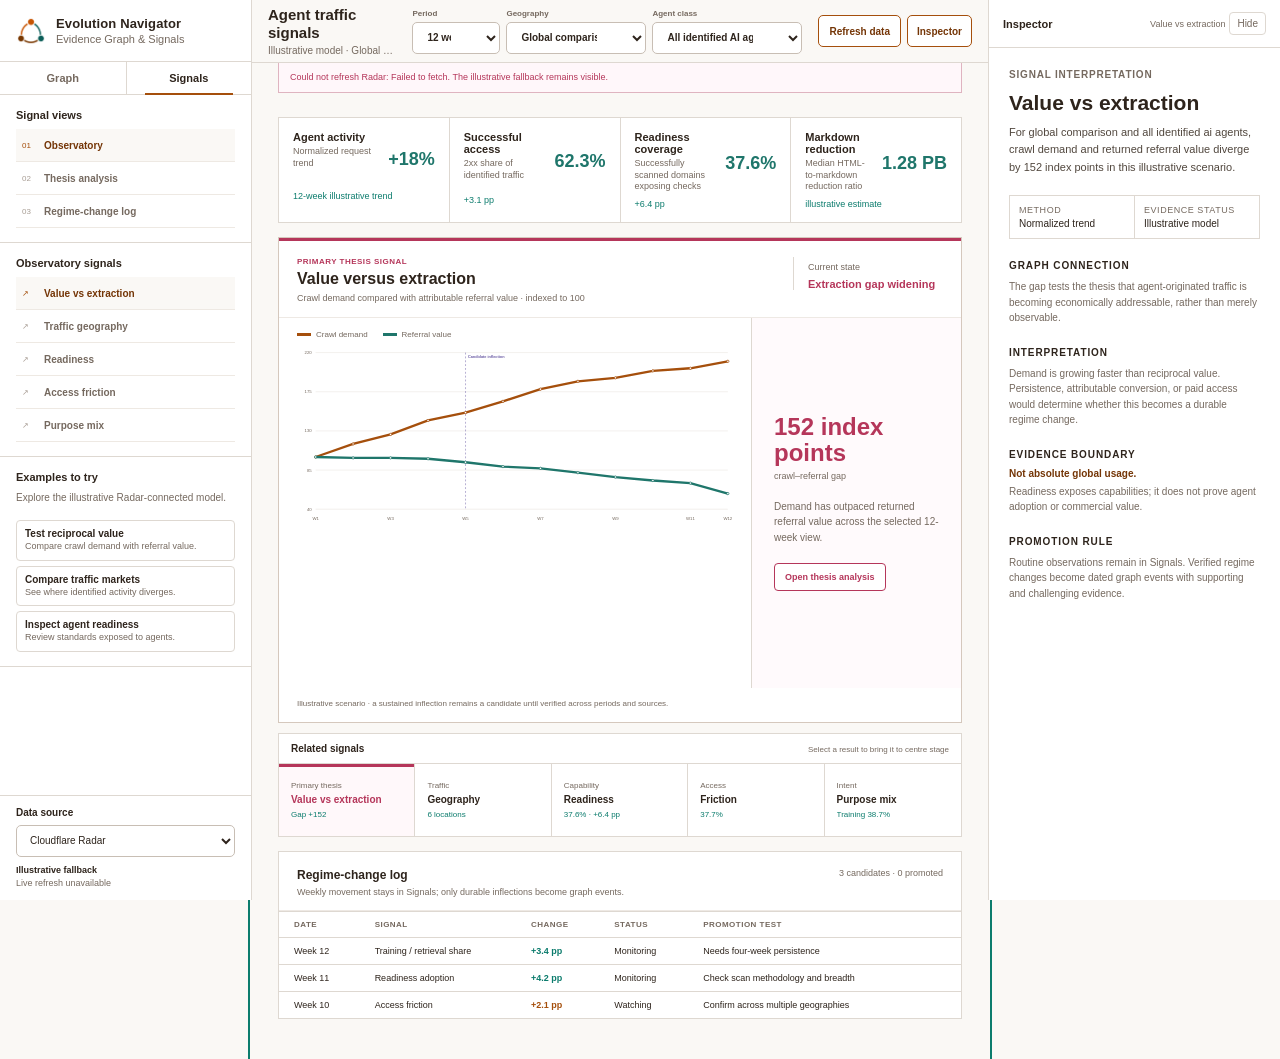
==== commit 711f0c95: "Connect Signals to live Cloudflare Radar" ====
--- a/docs/signals/index.html
+++ b/docs/signals/index.html
@@ -15,7 +15,7 @@
     <meta name="twitter:image" content="https://rsalek.github.io/agentic-evolution-navigator/signals/og.png">
     <title>Signals · Evolution Navigator</title>
     <link rel="icon" href="data:image/svg+xml,%3Csvg xmlns='http://www.w3.org/2000/svg' viewBox='0 0 64 64'%3E%3Ccircle cx='32' cy='32' r='27' fill='%23faf8f5' stroke='%23a54f0c' stroke-width='4'/%3E%3Cpath d='M18 39 30 17h4l12 22h-7l-2-5H27l-2 5Zm12-11h5l-2.5-6Z' fill='%23743506'/%3E%3C/svg%3E">
-    <link rel="stylesheet" href="styles.css?v=20260725-inspector">
+    <link rel="stylesheet" href="styles.css?v=20260725-radar-live">
   </head>
   <body>
     <a class="skip-link" href="#signals-main">Skip to signals</a>
@@ -58,7 +58,7 @@
 
         <section class="signals-examples control-block" aria-labelledby="signals-examples-title">
           <h2 id="signals-examples-title">Examples to try</h2>
-          <p>Explore the illustrative Radar-connected model.</p>
+          <p id="examples-context">Explore the illustrative Radar-connected model.</p>
           <button type="button" data-signal-select="value">
             <strong>Test reciprocal value</strong>
             <span>Compare crawl demand with referral value.</span>
@@ -78,7 +78,8 @@
           <select id="source-model-filter">
             <option value="cloudflare">Cloudflare Radar</option>
           </select>
-          <span>Illustrative model · not live data</span>
+          <strong id="source-status">Illustrative fallback</strong>
+          <span id="source-status-detail">Live source not connected</span>
         </footer>
       </aside>
 
@@ -115,8 +116,12 @@
               </select>
             </label>
           </form>
-          <button id="toggle-interpretation" class="panel-toggle" type="button" aria-pressed="true" aria-controls="interpretation-rail">Inspector</button>
+          <div class="toolbar-actions">
+            <button id="refresh-data" class="refresh-button" type="button">Refresh data</button>
+            <button id="toggle-interpretation" class="panel-toggle" type="button" aria-pressed="true" aria-controls="interpretation-rail">Inspector</button>
+          </div>
         </header>
+        <p id="data-notice" class="data-notice" role="status" aria-live="polite" hidden></p>
 
         <section id="observatory-view" class="workspace">
           <section class="signal-summary" aria-label="Navigate through key results">
@@ -131,14 +136,14 @@
               <span id="metric-access-note">+3.1 pp</span>
             </button>
             <button class="summary-metric" type="button" data-signal-select="readiness">
-              <div><h2>Readiness adoption</h2><p>Sites exposing selected standards</p></div>
+              <div><h2>Readiness coverage</h2><p>Successfully scanned domains exposing checks</p></div>
               <strong id="metric-readiness">37.6%</strong>
               <span id="metric-readiness-note">+6.4 pp</span>
             </button>
             <button class="summary-metric" type="button" data-signal-select="purpose">
-              <div><h2>Markdown savings</h2><p>Median response-size reduction</p></div>
+              <div><h2>Markdown reduction</h2><p>Median HTML-to-markdown reduction ratio</p></div>
               <strong id="metric-markdown">1.28 PB</strong>
-              <span>estimated bandwidth</span>
+              <span id="metric-markdown-note">illustrative estimate</span>
             </button>
           </section>
 
@@ -167,7 +172,7 @@
                   <button class="thesis-button" type="button" data-show-view="thesis">Open thesis analysis</button>
                 </aside>
               </div>
-              <footer>Illustrative scenario · a sustained inflection remains a candidate until verified across periods and sources.</footer>
+              <footer id="value-boundary">Illustrative scenario · a sustained inflection remains a candidate until verified across periods and sources.</footer>
             </article>
 
             <article class="focus-panel" data-signal-panel="geography" hidden>
@@ -191,7 +196,7 @@
                   <h2>Readiness by standard</h2>
                   <span id="readiness-context">Global comparison · share of successfully scanned domains</span>
                 </div>
-                <div class="focus-state"><span>Adoption change</span><strong id="readiness-change">+6.4 pp</strong></div>
+                <div class="focus-state"><span id="readiness-state-label">Adoption change</span><strong id="readiness-change">+6.4 pp</strong></div>
               </header>
               <div id="readiness-list" class="readiness-list large-bars"></div>
               <footer>Readiness indicates capability exposure, not proven agent adoption.</footer>
@@ -212,7 +217,7 @@
                 </div>
                 <ul id="friction-list" aria-label="Access friction by cause"></ul>
               </div>
-              <footer>Friction can represent deliberate publisher policy, not only technical failure.</footer>
+              <footer id="friction-boundary">Friction can represent deliberate publisher policy, not only technical failure.</footer>
             </article>
 
             <article class="focus-panel" data-signal-panel="purpose" hidden>
@@ -255,12 +260,12 @@
                 <h2>Regime-change log</h2>
                 <p>Weekly movement stays in Signals; only durable inflections become graph events.</p>
               </div>
-              <span class="log-rule">3 candidates · 0 promoted</span>
+              <span id="regime-log-summary" class="log-rule">3 candidates · 0 promoted</span>
             </header>
             <div class="regime-table-wrap">
               <table>
                 <thead><tr><th>Date</th><th>Signal</th><th>Change</th><th>Status</th><th>Promotion test</th></tr></thead>
-                <tbody>
+                <tbody id="regime-log-body">
                   <tr><td>Week 12</td><td>Training / retrieval share</td><td class="positive">+3.4 pp</td><td>Monitoring</td><td>Needs four-week persistence</td></tr>
                   <tr><td>Week 11</td><td>Readiness adoption</td><td class="positive">+4.2 pp</td><td>Monitoring</td><td>Check scan methodology and breadth</td></tr>
                   <tr><td>Week 10</td><td>Access friction</td><td class="negative">+2.1 pp</td><td>Watching</td><td>Confirm across multiple geographies</td></tr>
@@ -285,8 +290,8 @@
             </div>
             <div class="thesis-toolbar-actions">
               <div class="model-status">
-                <strong>Illustrative model</strong>
-                <span>Not live data</span>
+                <strong id="thesis-data-status">Illustrative model</strong>
+                <span id="thesis-data-detail">Not live data</span>
               </div>
               <a class="graph-link" href="../?node=thesis-agent-traffic-addressable-market">Trace thesis in graph</a>
             </div>
@@ -379,8 +384,8 @@
           <h2 id="interpretation-title" class="detail-title">Value vs extraction</h2>
           <p id="interpretation-observed" class="detail-summary">In this illustrative scenario, crawl demand rises while returned referral value falls.</p>
           <dl class="meta-grid">
-            <div class="meta-item"><dt>Method</dt><dd>Normalized trend</dd></div>
-            <div class="meta-item"><dt>Evidence status</dt><dd>Illustrative model</dd></div>
+            <div class="meta-item"><dt>Method</dt><dd id="interpretation-method">Normalized trend</dd></div>
+            <div class="meta-item"><dt>Evidence status</dt><dd id="interpretation-evidence">Illustrative model</dd></div>
           </dl>
           <section class="detail-section"><h3>Graph connection</h3><p id="interpretation-connection">These measurements connect traffic observability to agent trust infrastructure and production economics.</p></section>
           <section class="detail-section"><h3>Interpretation</h3><p id="interpretation-inference">The ecosystem may be becoming more agent-readable before it becomes economically reciprocal.</p></section>
@@ -390,6 +395,7 @@
       </aside>
     </div>
     <button id="open-rail" class="open-rail" type="button" hidden>Interpretation</button>
-    <script src="app.js?v=20260725-inspector"></script>
+    <script src="config.js?v=20260725-radar-live"></script>
+    <script src="app.js?v=20260725-radar-live"></script>
   </body>
 </html>
--- a/docs/signals/styles.css
+++ b/docs/signals/styles.css
@@ -178,7 +178,7 @@
   color: var(--muted);
   font-size: 10px;
 }
-.source-footer label, .source-footer span { display: block; }
+.source-footer label, .source-footer strong, .source-footer span { display: block; }
 .source-footer label { color: var(--ink); font-size: 10px; font-weight: 700; }
 .source-footer select {
   width: 100%;
@@ -191,7 +191,8 @@
   color: var(--ink);
   font-size: 10px;
 }
-.source-footer span { font-size: 9px; }
+.source-footer strong { color: var(--ink); font-size: 9px; }
+.source-footer span { margin-top: 2px; font-size: 9px; line-height: 1.35; }
 
 #signals-main { min-width: 0; }
 .signals-toolbar {
@@ -273,6 +274,42 @@
   cursor: pointer;
 }
 .panel-toggle[aria-pressed="true"] { border-color: var(--primary); color: var(--primary-dark); }
+.toolbar-actions { display: flex; flex: 0 0 auto; align-items: flex-end; gap: 6px; }
+.refresh-button {
+  min-height: 32px;
+  padding: 0 10px;
+  border: 1px solid var(--primary);
+  border-radius: 5px;
+  background: var(--surface);
+  color: var(--primary-dark);
+  font-size: 10px;
+  font-weight: 700;
+  cursor: pointer;
+}
+.refresh-button:hover { background: #fff9f4; }
+.refresh-button:disabled { border-color: var(--line-strong); color: var(--muted); cursor: wait; }
+.data-notice {
+  margin: 0 26px;
+  padding: 8px 11px;
+  border: 1px solid #dbc8b8;
+  border-top: 0;
+  background: #fff9f4;
+  color: var(--primary-dark);
+  font-size: 9px;
+  line-height: 1.45;
+}
+.data-notice[data-tone="error"] { border-color: #dfb4c0; background: #fff7fa; color: var(--thesis); }
+.data-notice[data-tone="success"] { border-color: #b9d6cf; background: #f5fbf9; color: var(--positive); }
+.empty-state {
+  display: grid;
+  min-height: 300px;
+  place-content: center;
+  padding: 30px;
+  color: var(--muted);
+  font-size: 11px;
+  line-height: 1.6;
+  text-align: center;
+}
 
 .signal-summary {
   display: grid;
@@ -730,6 +767,7 @@
 @media (max-width: 620px) {
   .signals-toolbar { align-items: stretch; flex-wrap: wrap; gap: 8px; height: auto; }
   .signals-workspace-heading { flex-basis: 100%; }
+  .toolbar-actions { margin-left: auto; }
   .filter-bar { width: 100%; grid-template-columns: .7fr 1fr 1fr; }
 }
 
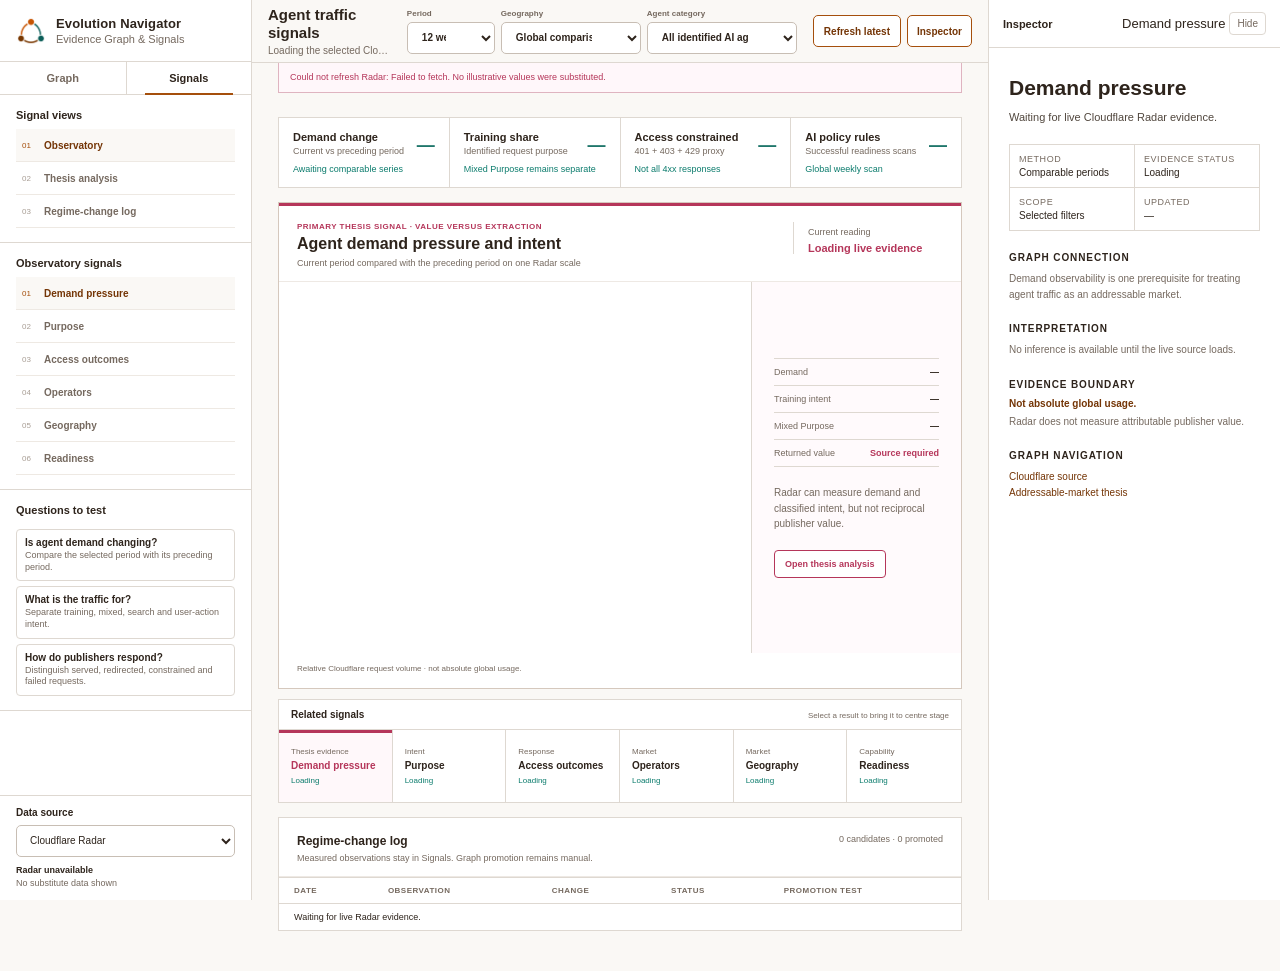
==== commit 834adb92: "Redesign Signals around live Radar demand evidence" ====
--- a/docs/signals/index.html
+++ b/docs/signals/index.html
@@ -3,19 +3,16 @@
   <head>
     <meta charset="utf-8">
     <meta name="viewport" content="width=device-width, initial-scale=1">
-    <meta name="description" content="Signals observatory for agentic traffic, readiness, access friction, and value exchange.">
+    <meta name="description" content="Cloudflare Radar evidence for agent demand, intent, access, operators, geography, and readiness.">
     <meta property="og:type" content="website">
-    <meta property="og:title" content="Agentic traffic: value or extraction?">
-    <meta property="og:description" content="Observed traffic, readiness, access friction, and returned value — connected to the evidence graph.">
+    <meta property="og:title" content="Agent traffic signals · Evolution Navigator">
+    <meta property="og:description" content="Live demand-side evidence connected to the Value versus extraction thesis.">
     <meta property="og:url" content="https://rsalek.github.io/agentic-evolution-navigator/signals/">
     <meta property="og:image" content="https://rsalek.github.io/agentic-evolution-navigator/signals/og.png">
     <meta name="twitter:card" content="summary_large_image">
-    <meta name="twitter:title" content="Agentic traffic: value or extraction?">
-    <meta name="twitter:description" content="Observed traffic, readiness, access friction, and returned value — connected to the evidence graph.">
-    <meta name="twitter:image" content="https://rsalek.github.io/agentic-evolution-navigator/signals/og.png">
     <title>Signals · Evolution Navigator</title>
     <link rel="icon" href="data:image/svg+xml,%3Csvg xmlns='http://www.w3.org/2000/svg' viewBox='0 0 64 64'%3E%3Ccircle cx='32' cy='32' r='27' fill='%23faf8f5' stroke='%23a54f0c' stroke-width='4'/%3E%3Cpath d='M18 39 30 17h4l12 22h-7l-2-5H27l-2 5Zm12-11h5l-2.5-6Z' fill='%23743506'/%3E%3C/svg%3E">
-    <link rel="stylesheet" href="styles.css?v=20260725-radar-live">
+    <link rel="stylesheet" href="styles.css?v=20260725-signals-v2">
   </head>
   <body>
     <a class="skip-link" href="#signals-main">Skip to signals</a>
@@ -23,10 +20,7 @@
       <aside class="signals-sidebar">
         <header class="brand">
           <img class="brand-logo" src="../assets/agentic-evolution-logo.png?v=20260725" alt="" aria-hidden="true">
-          <div>
-            <strong>Evolution Navigator</strong>
-            <span>Evidence Graph &amp; Signals</span>
-          </div>
+          <div><strong>Evolution Navigator</strong><span>Evidence Graph &amp; Signals</span></div>
         </header>
 
         <nav class="site-nav" aria-label="Navigator views">
@@ -36,50 +30,33 @@
 
         <nav class="saved-views control-block" aria-label="Signal views">
           <h2>Signal views</h2>
-          <button type="button" data-show-view="observatory" aria-current="page">
-            <span aria-hidden="true">01</span><strong>Observatory</strong>
-          </button>
-          <button type="button" data-show-view="thesis">
-            <span aria-hidden="true">02</span><strong>Thesis analysis</strong>
-          </button>
-          <a href="#regime-log">
-            <span aria-hidden="true">03</span><strong>Regime-change log</strong>
-          </a>
+          <button type="button" data-show-view="observatory" aria-current="page"><span>01</span><strong>Observatory</strong></button>
+          <button type="button" data-show-view="thesis"><span>02</span><strong>Thesis analysis</strong></button>
+          <a href="#regime-log"><span>03</span><strong>Regime-change log</strong></a>
         </nav>
 
         <nav class="signal-nav control-block" aria-label="Observatory signals">
           <h2>Observatory signals</h2>
-          <button type="button" data-signal-select="value" aria-current="true"><span aria-hidden="true">↗</span><strong>Value vs extraction</strong></button>
-          <button type="button" data-signal-select="geography"><span aria-hidden="true">↗</span><strong>Traffic geography</strong></button>
-          <button type="button" data-signal-select="readiness"><span aria-hidden="true">↗</span><strong>Readiness</strong></button>
-          <button type="button" data-signal-select="friction"><span aria-hidden="true">↗</span><strong>Access friction</strong></button>
-          <button type="button" data-signal-select="purpose"><span aria-hidden="true">↗</span><strong>Purpose mix</strong></button>
+          <button type="button" data-signal-select="demand" aria-current="true"><span>01</span><strong>Demand pressure</strong></button>
+          <button type="button" data-signal-select="purpose"><span>02</span><strong>Purpose</strong></button>
+          <button type="button" data-signal-select="access"><span>03</span><strong>Access outcomes</strong></button>
+          <button type="button" data-signal-select="operators"><span>04</span><strong>Operators</strong></button>
+          <button type="button" data-signal-select="geography"><span>05</span><strong>Geography</strong></button>
+          <button type="button" data-signal-select="readiness"><span>06</span><strong>Readiness</strong></button>
         </nav>
 
-        <section class="signals-examples control-block" aria-labelledby="signals-examples-title">
-          <h2 id="signals-examples-title">Examples to try</h2>
-          <p id="examples-context">Explore the illustrative Radar-connected model.</p>
-          <button type="button" data-signal-select="value">
-            <strong>Test reciprocal value</strong>
-            <span>Compare crawl demand with referral value.</span>
-          </button>
-          <button type="button" data-signal-select="geography">
-            <strong>Compare traffic markets</strong>
-            <span>See where identified activity diverges.</span>
-          </button>
-          <button type="button" data-signal-select="readiness">
-            <strong>Inspect agent readiness</strong>
-            <span>Review standards exposed to agents.</span>
-          </button>
+        <section class="signals-examples control-block" aria-labelledby="signals-questions-title">
+          <h2 id="signals-questions-title">Questions to test</h2>
+          <button type="button" data-signal-select="demand"><strong>Is agent demand changing?</strong><span>Compare the selected period with its preceding period.</span></button>
+          <button type="button" data-signal-select="purpose"><strong>What is the traffic for?</strong><span>Separate training, mixed, search and user-action intent.</span></button>
+          <button type="button" data-signal-select="access"><strong>How do publishers respond?</strong><span>Distinguish served, redirected, constrained and failed requests.</span></button>
         </section>
 
         <footer class="sidebar-footer source-footer">
           <label for="source-model-filter">Data source</label>
-          <select id="source-model-filter">
-            <option value="cloudflare">Cloudflare Radar</option>
-          </select>
-          <strong id="source-status">Illustrative fallback</strong>
-          <span id="source-status-detail">Live source not connected</span>
+          <select id="source-model-filter"><option value="cloudflare">Cloudflare Radar</option></select>
+          <strong id="source-status">Connecting to Radar</strong>
+          <span id="source-status-detail">No dataset loaded yet</span>
         </footer>
       </aside>
 
@@ -87,19 +64,17 @@
         <header class="signals-toolbar">
           <div class="signals-workspace-heading">
             <h1>Agent traffic signals</h1>
-            <p id="signals-workspace-context">Illustrative model · Global comparison · All identified AI agents · 12 weeks</p>
+            <p id="signals-workspace-context">Loading the selected Cloudflare Radar scope</p>
           </div>
           <form class="filter-bar" aria-label="Signal scope">
-            <label>
-              Period
+            <label>Period
               <select id="period-filter">
                 <option value="12">12 weeks</option>
                 <option value="8">8 weeks</option>
                 <option value="6">6 weeks</option>
               </select>
             </label>
-            <label>
-              Geography
+            <label>Geography
               <select id="region-filter">
                 <option value="global">Global comparison</option>
                 <option value="europe">Europe</option>
@@ -107,169 +82,115 @@
                 <option value="anglosphere">United Kingdom + United States</option>
               </select>
             </label>
-            <label>
-              Agent class
+            <label>Agent category
               <select id="agent-filter">
                 <option value="all">All identified AI agents</option>
                 <option value="crawler">AI crawlers</option>
                 <option value="assistant">AI assistants</option>
+                <option value="search">AI search</option>
               </select>
             </label>
           </form>
           <div class="toolbar-actions">
-            <button id="refresh-data" class="refresh-button" type="button">Refresh data</button>
+            <button id="refresh-data" class="refresh-button" type="button">Refresh latest</button>
             <button id="toggle-interpretation" class="panel-toggle" type="button" aria-pressed="true" aria-controls="interpretation-rail">Inspector</button>
           </div>
         </header>
         <p id="data-notice" class="data-notice" role="status" aria-live="polite" hidden></p>
 
         <section id="observatory-view" class="workspace">
-          <section class="signal-summary" aria-label="Navigate through key results">
-            <button class="summary-metric" type="button" data-signal-select="geography">
-              <div><h2>Agent activity</h2><p>Normalized request trend</p></div>
-              <strong id="metric-activity">+18%</strong>
-              <span id="metric-activity-note">versus prior period</span>
-            </button>
-            <button class="summary-metric" type="button" data-signal-select="friction">
-              <div><h2>Successful access</h2><p>2xx share of identified traffic</p></div>
-              <strong id="metric-access">62.3%</strong>
-              <span id="metric-access-note">+3.1 pp</span>
-            </button>
-            <button class="summary-metric" type="button" data-signal-select="readiness">
-              <div><h2>Readiness coverage</h2><p>Successfully scanned domains exposing checks</p></div>
-              <strong id="metric-readiness">37.6%</strong>
-              <span id="metric-readiness-note">+6.4 pp</span>
-            </button>
-            <button class="summary-metric" type="button" data-signal-select="purpose">
-              <div><h2>Markdown reduction</h2><p>Median HTML-to-markdown reduction ratio</p></div>
-              <strong id="metric-markdown">1.28 PB</strong>
-              <span id="metric-markdown-note">illustrative estimate</span>
-            </button>
+          <section class="signal-summary" aria-label="Key results">
+            <button class="summary-metric" type="button" data-signal-select="demand"><div><h2>Demand change</h2><p>Current vs preceding period</p></div><strong id="metric-demand">—</strong><span id="metric-demand-note">Awaiting comparable series</span></button>
+            <button class="summary-metric" type="button" data-signal-select="purpose"><div><h2>Training share</h2><p>Identified request purpose</p></div><strong id="metric-purpose">—</strong><span id="metric-purpose-note">Mixed Purpose remains separate</span></button>
+            <button class="summary-metric" type="button" data-signal-select="access"><div><h2>Access constrained</h2><p>401 + 403 + 429 proxy</p></div><strong id="metric-access">—</strong><span id="metric-access-note">Not all 4xx responses</span></button>
+            <button class="summary-metric" type="button" data-signal-select="readiness"><div><h2>AI policy rules</h2><p>Successful readiness scans</p></div><strong id="metric-readiness">—</strong><span id="metric-readiness-note">Global weekly scan</span></button>
           </section>
 
           <section class="focus-stage" aria-label="Selected signal">
-            <article class="focus-panel value-panel" data-signal-panel="value">
+            <article class="focus-panel primary-signal" data-signal-panel="demand">
               <header class="focus-header">
+                <div><p>Primary thesis signal · Value versus extraction</p><h2>Agent demand pressure and intent</h2><span id="demand-context">Current period compared with the preceding period on one Radar scale</span></div>
+                <div class="focus-state"><span>Current reading</span><strong id="demand-state">Loading live evidence</strong></div>
+              </header>
+              <div class="focus-body primary-body">
                 <div>
-                  <p>Primary thesis signal</p>
-                  <h2>Value versus extraction</h2>
-                  <span>Crawl demand compared with attributable referral value · indexed to 100</span>
-                </div>
-                <div class="focus-state">
-                  <span>Current state</span>
-                  <strong id="value-state">Extraction gap widening</strong>
-                </div>
-              </header>
-              <div class="focus-body value-focus-body">
-                <div>
-                  <div id="value-stage-legend" class="chart-legend"></div>
-                  <div id="value-stage-chart" class="chart focus-chart" role="img" aria-label="Illustrative divergence between crawl demand and referral value"></div>
+                  <div id="demand-legend" class="chart-legend"></div>
+                  <div id="demand-chart" class="chart focus-chart" role="img" aria-label="Current and preceding AI-bot request activity"></div>
                 </div>
                 <aside class="focus-reading">
-                  <strong id="value-gap">152 index points</strong>
-                  <span>crawl–referral gap</span>
-                  <p id="value-reading">Demand has outpaced returned referral value for six consecutive weeks.</p>
+                  <dl class="evidence-list">
+                    <div><dt>Demand</dt><dd id="demand-evidence">—</dd></div>
+                    <div><dt>Training intent</dt><dd id="training-evidence">—</dd></div>
+                    <div><dt>Mixed Purpose</dt><dd id="mixed-evidence">—</dd></div>
+                    <div><dt>Returned value</dt><dd>Source required</dd></div>
+                  </dl>
+                  <p id="demand-reading">Radar can measure demand and classified intent, but not reciprocal publisher value.</p>
                   <button class="thesis-button" type="button" data-show-view="thesis">Open thesis analysis</button>
                 </aside>
               </div>
-              <footer id="value-boundary">Illustrative scenario · a sustained inflection remains a candidate until verified across periods and sources.</footer>
+              <footer id="demand-boundary">Relative Cloudflare request volume · not absolute global usage.</footer>
+            </article>
+
+            <article class="focus-panel" data-signal-panel="purpose" hidden>
+              <header class="focus-header"><div><p>Intent signal</p><h2>Crawl purpose</h2><span id="purpose-context">Weekly share of identified AI-bot requests</span></div><div class="focus-state"><span>Largest purpose</span><strong id="purpose-state">—</strong></div></header>
+              <div id="purpose-legend" class="chart-legend"></div>
+              <div id="purpose-chart" class="chart focus-chart" role="img" aria-label="Weekly crawl-purpose composition"></div>
+              <div id="purpose-list" class="comparison-list"></div>
+              <footer>Purpose is classified intent. Training is not automatically harmful, and User Action is not attributable publisher value.</footer>
+            </article>
+
+            <article class="focus-panel" data-signal-panel="access" hidden>
+              <header class="focus-header"><div><p>Publisher response signal</p><h2>Access outcomes</h2><span id="access-context">HTTP response outcomes for identified AI-bot requests</span></div><div class="focus-state"><span>Constrained proxy</span><strong id="access-state">—</strong></div></header>
+              <div id="access-legend" class="chart-legend"></div>
+              <div id="access-chart" class="chart focus-chart" role="img" aria-label="Weekly HTTP response-status composition"></div>
+              <div id="access-list" class="outcome-grid"></div>
+              <footer>Only 401, 403 and 429 are grouped as an access-constrained proxy. Redirects and ordinary client errors remain separate.</footer>
+            </article>
+
+            <article class="focus-panel" data-signal-panel="operators" hidden>
+              <header class="focus-header"><div><p>Addressability signal</p><h2>Operator concentration</h2><span id="operators-context">Share of identified bot requests by operator</span></div><div class="focus-state"><span>Top three share</span><strong id="operators-state">—</strong></div></header>
+              <div id="operators-list" class="bar-list large-bars"></div>
+              <footer>Named operators create identifiable counterparties. Concentration does not establish adoption, revenue or willingness to pay.</footer>
             </article>
 
             <article class="focus-panel" data-signal-panel="geography" hidden>
-              <header class="focus-header">
-                <div>
-                  <p>Operating signal</p>
-                  <h2>Traffic by geography</h2>
-                  <span>Comparable normalized request trend · first visible week = 100</span>
-                </div>
-                <button class="quiet-button" type="button" data-explain="geography">Method</button>
-              </header>
+              <header class="focus-header"><div><p>Market signal</p><h2>Traffic geography</h2><span id="geography-context">Locations requested together on one Radar normalization scale</span></div><button class="quiet-button" type="button" data-explain="geography">Method</button></header>
               <div id="geography-legend" class="chart-legend"></div>
-              <div id="geography-chart" class="chart focus-chart" role="img" aria-label="Illustrative normalized agent traffic trends by geography"></div>
-              <footer>Locations are compared in one request so normalization stays consistent.</footer>
+              <div id="geography-chart" class="chart focus-chart" role="img" aria-label="Comparable relative AI-bot request activity by geography"></div>
+              <footer>Relative request activity can be compared across the displayed locations because Radar normalizes them in one request. It is not absolute market size.</footer>
             </article>
 
             <article class="focus-panel" data-signal-panel="readiness" hidden>
-              <header class="focus-header">
-                <div>
-                  <p>Capability signal</p>
-                  <h2>Readiness by standard</h2>
-                  <span id="readiness-context">Global comparison · share of successfully scanned domains</span>
-                </div>
-                <div class="focus-state"><span id="readiness-state-label">Adoption change</span><strong id="readiness-change">+6.4 pp</strong></div>
-              </header>
-              <div id="readiness-list" class="readiness-list large-bars"></div>
-              <footer>Readiness indicates capability exposure, not proven agent adoption.</footer>
-            </article>
-
-            <article class="focus-panel" data-signal-panel="friction" hidden>
-              <header class="focus-header">
-                <div>
-                  <p>Access signal</p>
-                  <h2>Access friction</h2>
-                  <span id="friction-context">Global comparison · blocked or challenged identified requests</span>
-                </div>
-              </header>
-              <div class="friction-figure">
-                <div id="friction-gauge" class="friction-gauge">
-                  <strong id="friction-total">37.7%</strong>
-                  <span>blocked or challenged</span>
-                </div>
-                <ul id="friction-list" aria-label="Access friction by cause"></ul>
+              <header class="focus-header"><div><p>Capability signal</p><h2>Agent readiness</h2><span id="readiness-context">Global weekly bulk scan · unaffected by traffic geography and agent category</span></div><div class="focus-state"><span>Scan date</span><strong id="readiness-state">—</strong></div></header>
+              <div id="readiness-groups" class="readiness-groups"></div>
+              <div class="method-strip">
+                <div><span>Successful scans</span><strong id="readiness-successful">—</strong></div>
+                <div><span>Attempted scans</span><strong id="readiness-total">—</strong></div>
+                <div><span>Scan coverage</span><strong id="readiness-coverage">—</strong></div>
+                <div><span>Markdown reduction</span><strong id="efficiency-ratio">—</strong></div>
               </div>
-              <footer id="friction-boundary">Friction can represent deliberate publisher policy, not only technical failure.</footer>
-            </article>
-
-            <article class="focus-panel" data-signal-panel="purpose" hidden>
-              <header class="focus-header">
-                <div>
-                  <p>Intent signal</p>
-                  <h2>Crawl purpose mix</h2>
-                  <span id="purpose-context">All identified AI agents · share of identified requests</span>
-                </div>
-              </header>
-              <div id="purpose-list" class="bar-list large-bars"></div>
-              <footer>Purpose is classified from identified agent behavior and remains methodology-dependent.</footer>
+              <footer>Checks show exposed capabilities among successfully scanned domains. They do not prove usage, adoption or commercial value.</footer>
             </article>
           </section>
 
           <section class="signal-browser">
             <header><strong>Related signals</strong><span>Select a result to bring it to centre stage</span></header>
             <nav class="signal-dock" aria-label="Choose centre-stage signal">
-              <button type="button" data-signal-select="value" aria-current="true">
-                <span>Primary thesis</span><strong>Value vs extraction</strong><small id="dock-value">Gap +152</small>
-              </button>
-              <button type="button" data-signal-select="geography">
-                <span>Traffic</span><strong>Geography</strong><small id="dock-geography">6 locations</small>
-              </button>
-              <button type="button" data-signal-select="readiness">
-                <span>Capability</span><strong>Readiness</strong><small id="dock-readiness">37.6%</small>
-              </button>
-              <button type="button" data-signal-select="friction">
-                <span>Access</span><strong>Friction</strong><small id="dock-friction">37.7%</small>
-              </button>
-              <button type="button" data-signal-select="purpose">
-                <span>Intent</span><strong>Purpose mix</strong><small id="dock-purpose">Training 38.7%</small>
-              </button>
+              <button type="button" data-signal-select="demand" aria-current="true"><span>Thesis evidence</span><strong>Demand pressure</strong><small id="dock-demand">Loading</small></button>
+              <button type="button" data-signal-select="purpose"><span>Intent</span><strong>Purpose</strong><small id="dock-purpose">Loading</small></button>
+              <button type="button" data-signal-select="access"><span>Response</span><strong>Access outcomes</strong><small id="dock-access">Loading</small></button>
+              <button type="button" data-signal-select="operators"><span>Market</span><strong>Operators</strong><small id="dock-operators">Loading</small></button>
+              <button type="button" data-signal-select="geography"><span>Market</span><strong>Geography</strong><small id="dock-geography">Loading</small></button>
+              <button type="button" data-signal-select="readiness"><span>Capability</span><strong>Readiness</strong><small id="dock-readiness">Loading</small></button>
             </nav>
           </section>
 
           <section id="regime-log" class="panel regime-panel">
-            <header class="panel-header">
-              <div>
-                <h2>Regime-change log</h2>
-                <p>Weekly movement stays in Signals; only durable inflections become graph events.</p>
-              </div>
-              <span id="regime-log-summary" class="log-rule">3 candidates · 0 promoted</span>
-            </header>
+            <header class="panel-header"><div><h2>Regime-change log</h2><p>Measured observations stay in Signals. Graph promotion remains manual.</p></div><span id="regime-log-summary" class="log-rule">0 candidates · 0 promoted</span></header>
             <div class="regime-table-wrap">
               <table>
-                <thead><tr><th>Date</th><th>Signal</th><th>Change</th><th>Status</th><th>Promotion test</th></tr></thead>
-                <tbody id="regime-log-body">
-                  <tr><td>Week 12</td><td>Training / retrieval share</td><td class="positive">+3.4 pp</td><td>Monitoring</td><td>Needs four-week persistence</td></tr>
-                  <tr><td>Week 11</td><td>Readiness adoption</td><td class="positive">+4.2 pp</td><td>Monitoring</td><td>Check scan methodology and breadth</td></tr>
-                  <tr><td>Week 10</td><td>Access friction</td><td class="negative">+2.1 pp</td><td>Watching</td><td>Confirm across multiple geographies</td></tr>
-                </tbody>
+                <thead><tr><th>Date</th><th>Observation</th><th>Change</th><th>Status</th><th>Promotion test</th></tr></thead>
+                <tbody id="regime-log-body"><tr><td colspan="5">Waiting for live Radar evidence.</td></tr></tbody>
               </table>
             </div>
           </section>
@@ -279,123 +200,70 @@
           <header class="workspace-header thesis-header">
             <div class="thesis-heading">
               <button class="back-button" type="button" data-show-view="observatory">← Observatory</button>
-              <div>
-                <h1>Is agent traffic creating reciprocal value?</h1>
-                <p class="thesis-toolbar-context">
-                  <span class="thesis-linkline">Thesis · Agent-originated traffic is becoming an addressable market</span>
-                  <span aria-hidden="true"> · </span>
-                  <span id="thesis-slice" class="thesis-slice">Global comparison · All identified AI agents · 12 weeks</span>
-                </p>
-              </div>
+              <div><h1>Is agent traffic creating reciprocal value?</h1><p class="thesis-toolbar-context"><span class="thesis-linkline">Thesis · Agent-originated traffic is becoming an addressable market</span><span aria-hidden="true"> · </span><span id="thesis-slice">Selected Radar scope</span></p></div>
             </div>
             <div class="thesis-toolbar-actions">
-              <div class="model-status">
-                <strong id="thesis-data-status">Illustrative model</strong>
-                <span id="thesis-data-detail">Not live data</span>
-              </div>
+              <div class="model-status"><strong id="thesis-data-status">Cloudflare Radar</strong><span id="thesis-data-detail">Demand-side evidence only</span></div>
               <a class="graph-link" href="../?node=thesis-agent-traffic-addressable-market">Trace thesis in graph</a>
             </div>
           </header>
 
           <section class="thesis-story">
             <article class="story-lead">
-              <div>
-                <span>Current reading</span>
-                <h2 id="thesis-lead">Agent demand is rising while returned referral value is falling.</h2>
-                <p id="thesis-lead-detail">The selected scenario shows an extraction gap, but not yet verified commercial harm or a durable market shift.</p>
-                <p class="confidence-note"><span>Confidence</span><strong>Medium</strong> Commercial value remains unverified.</p>
-              </div>
+              <div><span>Current reading</span><h2 id="thesis-lead">Radar can test agent demand, intent and access—but not publisher value.</h2><p id="thesis-lead-detail">The thesis remains open until attributable referral, conversion, revenue, paid access or serving-cost evidence is connected.</p><p class="confidence-note"><span>Thesis confidence</span><strong>Medium</strong> Economic evidence remains incomplete.</p></div>
               <dl>
-                <div><dt>Crawl demand</dt><dd id="thesis-demand-metric">210</dd></div>
-                <div><dt>Referral value</dt><dd id="thesis-referral-metric">58</dd></div>
-                <div><dt>Gap</dt><dd id="thesis-gap-metric">152</dd></div>
+                <div><dt>Demand change</dt><dd id="thesis-demand-metric">—</dd></div>
+                <div><dt>Training share</dt><dd id="thesis-purpose-metric">—</dd></div>
+                <div><dt>Publisher value</dt><dd>Source required</dd></div>
               </dl>
             </article>
 
-            <article class="panel story-chart">
-              <header class="panel-header">
-                <div><h2>The signal</h2><p>Crawl demand and referral value, indexed to 100 at the start of the selected period</p></div>
-                <div class="current-state"><span>Current state</span><strong id="thesis-current-state">Extraction gap widening</strong></div>
-              </header>
-              <div id="value-focus-legend" class="chart-legend"></div>
-              <div id="value-focus-chart" class="chart value-chart" role="img" aria-label="Illustrative crawl demand and referral value divergence"></div>
-              <div class="chart-reading">
-                <strong>How to read this</strong>
-                <p>The orange line represents demand placed on publishers. The green line represents attributable referral value returned. A wider distance is a warning signal, not proof of economic loss.</p>
-              </div>
-            </article>
-
-            <section class="narrative-steps" aria-label="Thesis narrative">
-              <article>
-                <span>1</span>
-                <div>
-                  <h2>What we observe</h2>
-                  <p id="thesis-observed-copy">Identified agent demand expands while attributable referral value weakens across the selected period.</p>
-                  <ul><li>Traffic is observable and increasing.</li><li>Access controls increasingly distinguish agent requests.</li><li>The values remain illustrative until connected to dated Radar snapshots.</li></ul>
-                </div>
-              </article>
-              <article>
-                <span>2</span>
-                <div>
-                  <h2>What it may mean</h2>
-                  <p id="thesis-meaning-copy">The web may be becoming easier for agents to consume before the value exchange becomes reciprocal.</p>
-                  <ul><li>This supports the addressable-market thesis.</li><li>It challenges the assumption that more traffic automatically creates publisher value.</li><li>Readiness alone does not establish adoption or willingness to pay.</li></ul>
-                </div>
-              </article>
-              <article>
-                <span>3</span>
-                <div>
-                  <h2>What would confirm or change the thesis</h2>
-                  <p>Commercial evidence must close the gap between technical demand and economic value.</p>
-                  <ul><li>Verified conversion or attributable revenue.</li><li>Paid access or licensing at repeatable scale.</li><li>Evidence that agents create net-new demand or user benefit.</li></ul>
-                </div>
-              </article>
+            <section class="evidence-ladder" aria-label="Value versus extraction evidence ladder">
+              <header><h2>Evidence ladder</h2><p>Each step separates measurement from inference.</p></header>
+              <ol>
+                <li><strong>Demand</strong><span id="ladder-demand">Compare identified requests with the preceding period.</span></li>
+                <li><strong>Intent</strong><span id="ladder-purpose">Separate Training, Mixed Purpose, Search and User Action.</span></li>
+                <li><strong>Publisher response</strong><span id="ladder-access">Distinguish served, redirected, constrained and failed requests.</span></li>
+                <li><strong>Operators</strong><span id="ladder-operators">Measure whether traffic comes from identifiable counterparties.</span></li>
+                <li><strong>Identity and transaction readiness</strong><span id="ladder-readiness">Inspect exposed controls and protocols.</span></li>
+                <li class="evidence-missing"><strong>Returned publisher value</strong><span>Not measured by Radar. Attribution, conversion, revenue, licensing and serving-cost data are required.</span></li>
+              </ol>
             </section>
 
+            <section class="narrative-steps" aria-label="Thesis interpretation">
+              <article><span>1</span><div><h2>What Radar observes</h2><p>Identified request activity, classified intent, HTTP outcomes, operators and exposed readiness checks.</p></div></article>
+              <article><span>2</span><div><h2>What it may mean</h2><p>Growing or training-led demand can increase pressure on publishers and make traffic governance more valuable. It does not establish extraction or harm.</p></div></article>
+              <article><span>3</span><div><h2>What would confirm or change the thesis</h2><p>Attributable referral, task completion, net-new demand, revenue, paid access, licensing and serving costs must be connected.</p></div></article>
+            </section>
+
             <section class="thesis-conclusion">
-              <article>
-                <span>Promotion rule</span>
-                <h2>Keep this in Signals until the change is durable.</h2>
-                <p>A new standard, major operator shift, or sustained multi-period inflection must be verified before this becomes a dated graph event.</p>
-                <div class="candidate-marker"><span></span><strong>Candidate inflection</strong><small>Monitoring persistence, breadth, and counterevidence</small></div>
-              </article>
-              <aside>
-                <h2>Linked evidence</h2>
-                <a href="../?node=entity-cloudflare">Cloudflare</a>
-                <a href="../?node=event-aws-legitimate-agent-traffic-2026-07-14">AWS agent-traffic control</a>
-                <a href="../?node=event-datadome-agent-traffic-q2-2026">DataDome Q2 traffic report</a>
-                <a href="../?node=thesis-agent-traffic-addressable-market">Open the thesis in the graph</a>
-              </aside>
+              <article><span>Promotion rule</span><h2>Keep routine movement in Signals.</h2><p>A graph event requires at least four comparable weekly observations, unchanged methodology, geographic breadth or a second source, and supporting plus challenging evidence.</p><div class="candidate-marker"><span></span><strong>Observation only</strong><small>No automatic graph promotion</small></div></article>
+              <aside><h2>Source and thesis</h2><a href="../?node=entity-cloudflare">Cloudflare source node</a><a href="../?node=thesis-agent-traffic-addressable-market">Open the thesis in the graph</a></aside>
             </section>
           </section>
         </section>
       </main>
 
       <aside id="interpretation-rail" class="interpretation-rail" aria-label="Signal interpretation">
-        <header class="inspector-header">
-          <strong>Inspector</strong>
-          <div class="inspector-actions">
-            <span id="inspector-position" class="inspector-position">Value vs extraction</span>
-            <button id="close-rail" class="panel-dismiss" type="button">Hide</button>
-          </div>
-        </header>
+        <header class="inspector-header"><strong>Inspector</strong><div class="inspector-actions"><span id="inspector-position">Demand pressure</span><button id="close-rail" class="panel-dismiss" type="button">Hide</button></div></header>
         <article class="interpretation-content">
-          <span class="type-badge">Signal interpretation</span>
-          <h2 id="interpretation-title" class="detail-title">Value vs extraction</h2>
-          <p id="interpretation-observed" class="detail-summary">In this illustrative scenario, crawl demand rises while returned referral value falls.</p>
+          <h2 id="interpretation-title" class="detail-title">Demand pressure</h2>
+          <p id="interpretation-observed" class="detail-summary">Waiting for live Cloudflare Radar evidence.</p>
           <dl class="meta-grid">
-            <div class="meta-item"><dt>Method</dt><dd id="interpretation-method">Normalized trend</dd></div>
-            <div class="meta-item"><dt>Evidence status</dt><dd id="interpretation-evidence">Illustrative model</dd></div>
+            <div class="meta-item"><dt>Method</dt><dd id="interpretation-method">Comparable periods</dd></div>
+            <div class="meta-item"><dt>Evidence status</dt><dd id="interpretation-evidence">Loading</dd></div>
+            <div class="meta-item"><dt>Scope</dt><dd id="interpretation-scope">Selected filters</dd></div>
+            <div class="meta-item"><dt>Updated</dt><dd id="interpretation-updated">—</dd></div>
           </dl>
-          <section class="detail-section"><h3>Graph connection</h3><p id="interpretation-connection">These measurements connect traffic observability to agent trust infrastructure and production economics.</p></section>
-          <section class="detail-section"><h3>Interpretation</h3><p id="interpretation-inference">The ecosystem may be becoming more agent-readable before it becomes economically reciprocal.</p></section>
-          <section class="detail-section method-note"><h3>Evidence boundary</h3><strong>Not absolute global usage.</strong><p>Readiness exposes capabilities; it does not prove agent adoption or commercial value.</p></section>
-          <section class="detail-section"><h3>Promotion rule</h3><p>Routine observations remain in Signals. Verified regime changes become dated graph events with supporting and challenging evidence.</p></section>
+          <section class="detail-section"><h3>Graph connection</h3><p id="interpretation-connection">Demand observability is one prerequisite for treating agent traffic as an addressable market.</p></section>
+          <section class="detail-section"><h3>Interpretation</h3><p id="interpretation-inference">No inference is available until the live source loads.</p></section>
+          <section class="detail-section method-note"><h3>Evidence boundary</h3><strong id="interpretation-boundary-title">Not absolute global usage.</strong><p id="interpretation-boundary">Radar does not measure attributable publisher value.</p></section>
+          <section class="detail-section"><h3>Graph navigation</h3><p><a href="../?node=entity-cloudflare">Cloudflare source</a><br><a href="../?node=thesis-agent-traffic-addressable-market">Addressable-market thesis</a></p></section>
         </article>
       </aside>
     </div>
-    <button id="open-rail" class="open-rail" type="button" hidden>Interpretation</button>
-    <script src="config.js?v=20260725-radar-live"></script>
-    <script src="app.js?v=20260725-radar-live"></script>
+    <button id="open-rail" class="open-rail" type="button" hidden>Inspector</button>
+    <script src="config.js?v=20260725-signals-v2"></script>
+    <script src="app.js?v=20260725-signals-v2"></script>
   </body>
 </html>
--- a/docs/signals/styles.css
+++ b/docs/signals/styles.css
@@ -340,7 +340,7 @@
 .panel, .focus-stage { min-width: 0; border: 1px solid var(--line); background: var(--surface); }
 .focus-stage { border-color: #d5c8bd; }
 .focus-panel { min-height: 460px; }
-.focus-panel.value-panel { border-top: 3px solid var(--thesis); }
+.focus-panel.primary-signal { border-top: 3px solid var(--thesis); }
 .focus-header, .panel-header {
   display: flex;
   align-items: flex-start;
@@ -405,16 +405,61 @@
 .focus-chart { min-height: 340px; }
 .chart svg { display: block; width: 100%; height: auto; }
 .chart text { fill: var(--muted); font-family: "Avenir Next", "Helvetica Neue", Helvetica, sans-serif; font-size: 9px; }
-.chart .grid-line { stroke: #e6e0da; stroke-width: 1; }
+.chart .grid-line, .chart .chart-grid { stroke: #e6e0da; stroke-width: 1; }
 .chart .series-line { fill: none; stroke-width: 2.3; vector-effect: non-scaling-stroke; }
+.chart .series-line.dashed { stroke-dasharray: 6 5; stroke-width: 1.8; }
+.chart .stacked-area { opacity: .82; stroke: var(--surface); stroke-width: 1; }
+.chart .axis-label { font-size: 8px; }
 .chart .series-point { fill: var(--surface); stroke-width: 1.5; }
 .chart .candidate-line { stroke: var(--purple); stroke-dasharray: 4 4; stroke-width: 1; }
 .chart .candidate-label { fill: var(--purple); font-size: 8px; font-weight: 700; }
-.chart-legend { display: flex; flex-wrap: wrap; gap: 7px 15px; padding: 12px 18px 0; }
+.chart-legend { display: flex; flex-wrap: wrap; gap: 7px 15px; min-height: 31px; padding: 12px 18px 0; }
+.chart-legend > span { display: flex; align-items: center; gap: 5px; color: var(--muted); font-size: 8px; }
+.chart-legend > span i { display: block; width: 14px; height: 3px; }
 .legend-item { display: flex; align-items: center; gap: 5px; color: var(--muted); font-size: 8px; }
 .legend-swatch { width: 14px; height: 3px; background: var(--swatch); }
+.legend-item.is-unavailable { color: #7f7872; }
+.legend-item.is-unavailable .legend-swatch {
+  height: 0;
+  border-top: 2px dashed var(--swatch);
+  background: transparent;
+}
+.chart-data-boundary {
+  margin: -3px 8px 10px;
+  padding: 9px 11px;
+  border-left: 2px solid var(--line-strong);
+  background: #fbf9f6;
+  color: var(--muted);
+  font-size: 9px;
+  line-height: 1.45;
+  white-space: pre-line;
+}
 
 .bar-list, .readiness-list { padding: 18px 22px 20px; }
+.bar-row { margin: 14px 0; }
+#operators-list .bar-row { display: block; }
+
+.operator-segment {
+  padding: 18px 0;
+  border-bottom: 1px solid var(--line);
+}
+
+.operator-segment:last-child { border-bottom: 0; }
+
+.operator-segment-heading {
+  display: flex;
+  justify-content: space-between;
+  gap: 18px;
+  margin-bottom: 12px;
+  color: var(--muted);
+}
+
+.operator-segment-heading strong { color: var(--ink); }
+.bar-row > div:first-child { display: flex; justify-content: space-between; gap: 12px; margin-bottom: 5px; font-size: 9px; }
+.bar-row > div:first-child strong { font-size: 9px; }
+.bar-track { height: 8px; background: #ede8e2; }
+.bar-track i { display: block; height: 100%; background: var(--teal); }
+.bar-row small { display: block; margin-top: 4px; color: var(--muted); font-size: 8px; }
 .bar-list > div, .readiness-list > div {
   display: grid;
   grid-template-columns: minmax(150px, .9fr) minmax(160px, 2fr) 55px;
@@ -496,7 +541,7 @@
 .signal-browser > header span { color: var(--muted); font-size: 8px; }
 .signal-dock {
   display: grid;
-  grid-template-columns: repeat(5, minmax(120px, 1fr));
+  grid-template-columns: repeat(6, minmax(105px, 1fr));
   background: var(--surface);
 }
 .signal-dock button {
@@ -663,6 +708,13 @@
 .story-lead dl > div + div { border-left: 1px solid var(--line); }
 .story-lead dt { color: var(--muted); font-size: 8px; }
 .story-lead dd { margin: 5px 0 0; color: var(--ink); font-size: 18px; font-weight: 700; }
+.story-lead dd.is-status {
+  display: grid;
+  min-height: 25px;
+  place-items: center;
+  font-size: 10px;
+  line-height: 1.25;
+}
 .story-lead dl > div:last-child dd { color: var(--thesis); }
 .story-chart { width: 100%; }
 .story-chart .panel-header { padding: 17px 20px 12px; }
@@ -670,6 +722,7 @@
 .current-state span, .current-state strong { display: block; }
 .current-state span { color: var(--muted); font-size: 8px; letter-spacing: .07em; text-transform: uppercase; }
 .current-state strong { margin-top: 4px; color: var(--thesis); font-size: 11px; }
+.current-state strong.is-boundary { color: var(--ink); }
 .value-chart { width: 100%; max-width: 900px; min-height: 360px; margin: 0 auto; }
 .chart-reading { display: grid; grid-template-columns: 110px 1fr; gap: 15px; margin: 0 20px 18px; padding: 13px 15px; border-left: 3px solid var(--primary); background: #fff9f4; }
 .chart-reading strong { font-size: 10px; }
@@ -692,12 +745,115 @@
 .candidate-marker strong { font-size: 9px; }
 .candidate-marker small { color: var(--muted); font-size: 8px; }
 
+.evidence-list {
+  width: 100%;
+  margin: 0;
+  border-top: 1px solid var(--line);
+}
+.evidence-list > div {
+  display: flex;
+  justify-content: space-between;
+  gap: 10px;
+  padding: 8px 0;
+  border-bottom: 1px solid var(--line);
+}
+.evidence-list dt { color: var(--muted); font-size: 9px; }
+.evidence-list dd { margin: 0; color: var(--ink); font-size: 9px; font-weight: 700; text-align: right; }
+.evidence-list > div:last-child dd { color: var(--thesis); }
+
+.comparison-list {
+  display: grid;
+  grid-template-columns: repeat(5, minmax(110px, 1fr));
+  border-top: 1px solid var(--line);
+}
+.comparison-list > div {
+  min-width: 0;
+  padding: 11px 13px;
+  border-right: 1px solid var(--line);
+}
+.comparison-list > div:last-child { border-right: 0; }
+.comparison-list span, .comparison-list strong, .comparison-list small { display: block; }
+.comparison-list span { overflow: hidden; color: var(--muted); font-size: 8px; text-overflow: ellipsis; white-space: nowrap; }
+.comparison-list strong { margin-top: 4px; font-size: 15px; }
+.comparison-list small { margin-top: 3px; color: var(--muted); font-size: 8px; line-height: 1.3; }
+
+.outcome-grid {
+  display: grid;
+  grid-template-columns: repeat(5, minmax(100px, 1fr));
+  border-top: 1px solid var(--line);
+}
+.outcome-grid > div {
+  min-width: 0;
+  padding: 12px 14px;
+  border-right: 1px solid var(--line);
+}
+.outcome-grid > div:last-child { border-right: 0; }
+.outcome-grid span, .outcome-grid strong, .outcome-grid small { display: block; }
+.outcome-grid span { color: var(--muted); font-size: 8px; line-height: 1.3; }
+.outcome-grid strong { margin-top: 5px; font-size: 16px; }
+.outcome-grid small { margin-top: 4px; color: var(--muted); font-size: 8px; }
+
+.readiness-groups {
+  display: grid;
+  grid-template-columns: repeat(2, minmax(0, 1fr));
+  gap: 1px;
+  background: var(--line);
+  border-bottom: 1px solid var(--line);
+}
+.readiness-groups > section {
+  min-width: 0;
+  padding: 15px 18px;
+  background: var(--surface);
+}
+.readiness-groups h3 { margin: 0 0 9px; font-size: 10px; }
+.readiness-groups .bar-track i { background: var(--blue); }
+.method-strip {
+  display: grid;
+  grid-template-columns: repeat(4, 1fr);
+  gap: 1px;
+  background: var(--line);
+}
+.method-strip > div { padding: 10px 14px; background: #fbf9f6; }
+.method-strip span, .method-strip strong { display: block; }
+.method-strip span { color: var(--muted); font-size: 8px; }
+.method-strip strong { margin-top: 4px; font-size: 11px; }
+
+.evidence-ladder {
+  border: 1px solid var(--line);
+  background: var(--surface);
+}
+.evidence-ladder > header { padding: 16px 20px 11px; border-bottom: 1px solid var(--line); }
+.evidence-ladder h2 { margin: 0; font-size: 13px; }
+.evidence-ladder header p { margin: 4px 0 0; color: var(--muted); font-size: 9px; }
+.evidence-ladder ol { margin: 0; padding: 0; list-style: none; counter-reset: evidence; }
+.evidence-ladder li {
+  counter-increment: evidence;
+  display: grid;
+  grid-template-columns: 28px 180px minmax(0, 1fr);
+  align-items: baseline;
+  gap: 12px;
+  padding: 13px 20px;
+  border-top: 1px solid #eee9e4;
+}
+.evidence-ladder li::before {
+  content: counter(evidence, decimal-leading-zero);
+  color: var(--muted);
+  font-size: 8px;
+  font-variant-numeric: tabular-nums;
+}
+.evidence-ladder li strong { font-size: 10px; }
+.evidence-ladder li span { color: var(--muted); font-size: 10px; line-height: 1.5; }
+.evidence-ladder .evidence-missing { background: #fff8fa; }
+.evidence-ladder .evidence-missing strong { color: var(--thesis); }
+.detail-section a { color: var(--primary-dark); text-decoration: none; }
+.detail-section a:hover { text-decoration: underline; }
+
 @media (max-width: 1250px) {
   :root { --rail: 254px; }
   .signals-shell { grid-template-columns: var(--sidebar) minmax(650px, 1fr) var(--rail); }
   .signals-shell.rail-collapsed { grid-template-columns: var(--sidebar) minmax(650px, 1fr) 0; }
   .focus-body { grid-template-columns: 1fr 185px; }
-  .signal-dock { grid-template-columns: repeat(5, minmax(105px, 1fr)); }
+  .signal-dock { grid-template-columns: repeat(6, minmax(95px, 1fr)); }
 }
 
 @media (max-width: 1050px) {
@@ -720,6 +876,7 @@
   .open-rail:not([hidden]) { display: block; }
   .signal-summary { grid-template-columns: 1fr 1fr; }
   .story-lead { grid-template-columns: 1fr; }
+  .comparison-list, .outcome-grid { grid-template-columns: repeat(3, 1fr); }
 }
 
 @media (max-width: 720px) {
@@ -762,6 +919,9 @@
   .thesis-conclusion { grid-template-columns: 1fr; }
   .thesis-conclusion aside { border-top: 1px solid var(--line); border-left: 0; }
   .graph-link { display: grid; margin-top: 0; }
+  .readiness-groups { grid-template-columns: 1fr; }
+  .method-strip { grid-template-columns: 1fr 1fr; }
+  .evidence-ladder li { grid-template-columns: 24px minmax(120px, .65fr) minmax(0, 1fr); padding: 12px 15px; }
 }
 
 @media (max-width: 620px) {
@@ -784,6 +944,10 @@
   .story-lead dl > div { padding: 10px 6px; }
   .chart-reading { grid-template-columns: 1fr; margin: 0 14px 14px; }
   .narrative-steps article { grid-template-columns: 28px minmax(0, 1fr); padding: 17px 15px; }
+  .comparison-list, .outcome-grid { grid-template-columns: 1fr 1fr; }
+  .comparison-list > div:nth-child(2n), .outcome-grid > div:nth-child(2n) { border-right: 0; }
+  .evidence-ladder li { grid-template-columns: 22px 1fr; gap: 5px 9px; }
+  .evidence-ladder li span { grid-column: 2; }
 }
 
 @media (prefers-reduced-motion: reduce) {
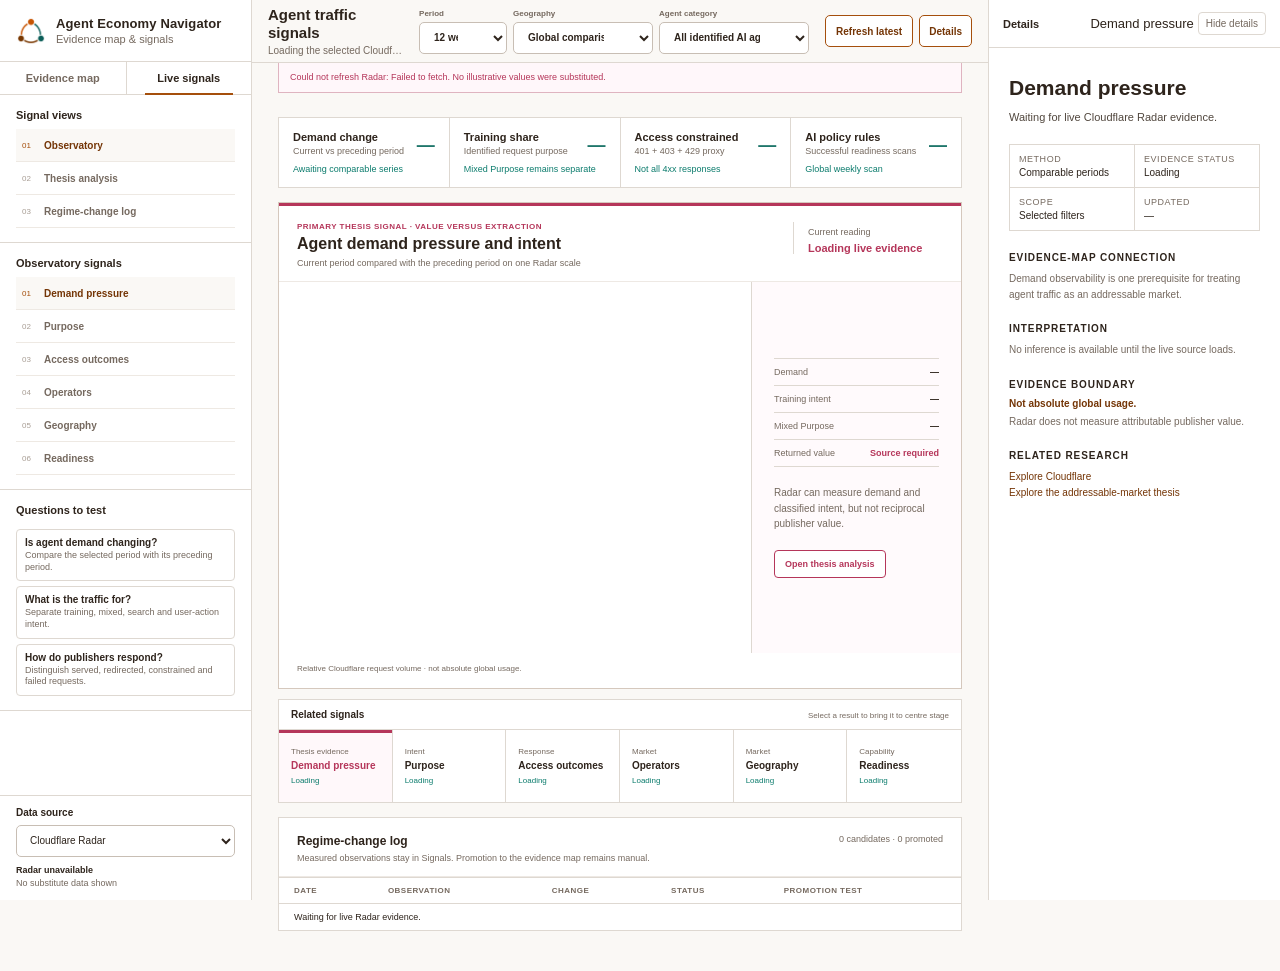
==== commit 965577aa: "Refactor navigator around evidence themes" ====
--- a/docs/signals/index.html
+++ b/docs/signals/index.html
@@ -5,12 +5,12 @@
     <meta name="viewport" content="width=device-width, initial-scale=1">
     <meta name="description" content="Cloudflare Radar evidence for agent demand, intent, access, operators, geography, and readiness.">
     <meta property="og:type" content="website">
-    <meta property="og:title" content="Agent traffic signals · Evolution Navigator">
+    <meta property="og:title" content="Agent traffic signals · Agent Economy Navigator">
     <meta property="og:description" content="Live demand-side evidence connected to the Value versus extraction thesis.">
     <meta property="og:url" content="https://rsalek.github.io/agentic-evolution-navigator/signals/">
     <meta property="og:image" content="https://rsalek.github.io/agentic-evolution-navigator/signals/og.png">
     <meta name="twitter:card" content="summary_large_image">
-    <title>Signals · Evolution Navigator</title>
+    <title>Live signals · Agent Economy Navigator</title>
     <link rel="icon" href="data:image/svg+xml,%3Csvg xmlns='http://www.w3.org/2000/svg' viewBox='0 0 64 64'%3E%3Ccircle cx='32' cy='32' r='27' fill='%23faf8f5' stroke='%23a54f0c' stroke-width='4'/%3E%3Cpath d='M18 39 30 17h4l12 22h-7l-2-5H27l-2 5Zm12-11h5l-2.5-6Z' fill='%23743506'/%3E%3C/svg%3E">
     <link rel="stylesheet" href="styles.css?v=20260725-signals-v2">
   </head>
@@ -20,12 +20,12 @@
       <aside class="signals-sidebar">
         <header class="brand">
           <img class="brand-logo" src="../assets/agentic-evolution-logo.png?v=20260725" alt="" aria-hidden="true">
-          <div><strong>Evolution Navigator</strong><span>Evidence Graph &amp; Signals</span></div>
+          <div><strong>Agent Economy Navigator</strong><span>Evidence map &amp; signals</span></div>
         </header>
 
         <nav class="site-nav" aria-label="Navigator views">
-          <a href="../">Graph</a>
-          <a href="./" aria-current="page">Signals</a>
+          <a href="../index.html?view=map">Evidence map</a>
+          <a href="index.html" aria-current="page">Live signals</a>
         </nav>
 
         <nav class="saved-views control-block" aria-label="Signal views">
@@ -93,7 +93,7 @@
           </form>
           <div class="toolbar-actions">
             <button id="refresh-data" class="refresh-button" type="button">Refresh latest</button>
-            <button id="toggle-interpretation" class="panel-toggle" type="button" aria-pressed="true" aria-controls="interpretation-rail">Inspector</button>
+            <button id="toggle-interpretation" class="panel-toggle" type="button" aria-pressed="true" aria-controls="interpretation-rail">Details</button>
           </div>
         </header>
         <p id="data-notice" class="data-notice" role="status" aria-live="polite" hidden></p>
@@ -144,6 +144,16 @@
               <div id="access-legend" class="chart-legend"></div>
               <div id="access-chart" class="chart focus-chart" role="img" aria-label="Weekly HTTP response-status composition"></div>
               <div id="access-list" class="outcome-grid"></div>
+              <section class="access-code-guide" aria-labelledby="access-code-guide-title">
+                <h3 id="access-code-guide-title">What the constrained codes mean</h3>
+                <p>These responses suggest a request met an access control, but the code alone does not reveal the publisher's intent.</p>
+                <dl>
+                  <div><dt>401 · Authentication required</dt><dd>The request did not provide valid credentials.</dd></div>
+                  <div><dt>403 · Access refused</dt><dd>The server understood the request but did not authorize it.</dd></div>
+                  <div><dt>429 · Rate limited</dt><dd>The requester sent too many requests within the server's limit.</dd></div>
+                  <div><dt>404 · Not found</dt><dd>A missing resource; shown under other client errors, not the constrained proxy.</dd></div>
+                </dl>
+              </section>
               <footer>Only 401, 403 and 429 are grouped as an access-constrained proxy. Redirects and ordinary client errors remain separate.</footer>
             </article>
 
@@ -154,10 +164,10 @@
             </article>
 
             <article class="focus-panel" data-signal-panel="geography" hidden>
-              <header class="focus-header"><div><p>Market signal</p><h2>Traffic geography</h2><span id="geography-context">Locations requested together on one Radar normalization scale</span></div><button class="quiet-button" type="button" data-explain="geography">Method</button></header>
+              <header class="focus-header"><div><p>Market signal</p><h2>Traffic geography</h2><span id="geography-context">Compare growth paths across locations</span></div><div class="chart-mode-control" role="group" aria-label="Geography chart scale"><button type="button" data-geography-mode="trend" aria-pressed="true">Trend</button><button type="button" data-geography-mode="volume" aria-pressed="false">Relative volume</button></div></header>
               <div id="geography-legend" class="chart-legend"></div>
               <div id="geography-chart" class="chart focus-chart" role="img" aria-label="Comparable relative AI-bot request activity by geography"></div>
-              <footer>Relative request activity can be compared across the displayed locations because Radar normalizes them in one request. It is not absolute market size.</footer>
+              <footer id="geography-boundary">Trend rebases each location to 100 at its first visible week. It compares direction and growth, not traffic magnitude or absolute market size.</footer>
             </article>
 
             <article class="focus-panel" data-signal-panel="readiness" hidden>
@@ -186,7 +196,7 @@
           </section>
 
           <section id="regime-log" class="panel regime-panel">
-            <header class="panel-header"><div><h2>Regime-change log</h2><p>Measured observations stay in Signals. Graph promotion remains manual.</p></div><span id="regime-log-summary" class="log-rule">0 candidates · 0 promoted</span></header>
+            <header class="panel-header"><div><h2>Regime-change log</h2><p>Measured observations stay in Signals. Promotion to the evidence map remains manual.</p></div><span id="regime-log-summary" class="log-rule">0 candidates · 0 promoted</span></header>
             <div class="regime-table-wrap">
               <table>
                 <thead><tr><th>Date</th><th>Observation</th><th>Change</th><th>Status</th><th>Promotion test</th></tr></thead>
@@ -204,7 +214,7 @@
             </div>
             <div class="thesis-toolbar-actions">
               <div class="model-status"><strong id="thesis-data-status">Cloudflare Radar</strong><span id="thesis-data-detail">Demand-side evidence only</span></div>
-              <a class="graph-link" href="../?node=thesis-agent-traffic-addressable-market">Trace thesis in graph</a>
+              <a class="graph-link" href="../index.html?view=focus&amp;node=thesis-agent-traffic-addressable-market">Explore thesis in the evidence map</a>
             </div>
           </header>
 
@@ -237,15 +247,15 @@
             </section>
 
             <section class="thesis-conclusion">
-              <article><span>Promotion rule</span><h2>Keep routine movement in Signals.</h2><p>A graph event requires at least four comparable weekly observations, unchanged methodology, geographic breadth or a second source, and supporting plus challenging evidence.</p><div class="candidate-marker"><span></span><strong>Observation only</strong><small>No automatic graph promotion</small></div></article>
-              <aside><h2>Source and thesis</h2><a href="../?node=entity-cloudflare">Cloudflare source node</a><a href="../?node=thesis-agent-traffic-addressable-market">Open the thesis in the graph</a></aside>
+              <article><span>Promotion rule</span><h2>Keep routine movement in Signals.</h2><p>An evidence-map event requires at least four comparable weekly observations, unchanged methodology, geographic breadth or a second source, and supporting plus challenging evidence.</p><div class="candidate-marker"><span></span><strong>Observation only</strong><small>No automatic promotion</small></div></article>
+              <aside><h2>Related research</h2><a href="../index.html?view=focus&amp;node=entity-cloudflare">Explore Cloudflare</a><a href="../index.html?view=focus&amp;node=thesis-agent-traffic-addressable-market">Explore the addressable-market thesis</a></aside>
             </section>
           </section>
         </section>
       </main>
 
       <aside id="interpretation-rail" class="interpretation-rail" aria-label="Signal interpretation">
-        <header class="inspector-header"><strong>Inspector</strong><div class="inspector-actions"><span id="inspector-position">Demand pressure</span><button id="close-rail" class="panel-dismiss" type="button">Hide</button></div></header>
+        <header class="inspector-header"><strong>Details</strong><div class="inspector-actions"><span id="inspector-position">Demand pressure</span><button id="close-rail" class="panel-dismiss" type="button">Hide details</button></div></header>
         <article class="interpretation-content">
           <h2 id="interpretation-title" class="detail-title">Demand pressure</h2>
           <p id="interpretation-observed" class="detail-summary">Waiting for live Cloudflare Radar evidence.</p>
@@ -255,14 +265,14 @@
             <div class="meta-item"><dt>Scope</dt><dd id="interpretation-scope">Selected filters</dd></div>
             <div class="meta-item"><dt>Updated</dt><dd id="interpretation-updated">—</dd></div>
           </dl>
-          <section class="detail-section"><h3>Graph connection</h3><p id="interpretation-connection">Demand observability is one prerequisite for treating agent traffic as an addressable market.</p></section>
+          <section class="detail-section"><h3>Evidence-map connection</h3><p id="interpretation-connection">Demand observability is one prerequisite for treating agent traffic as an addressable market.</p></section>
           <section class="detail-section"><h3>Interpretation</h3><p id="interpretation-inference">No inference is available until the live source loads.</p></section>
           <section class="detail-section method-note"><h3>Evidence boundary</h3><strong id="interpretation-boundary-title">Not absolute global usage.</strong><p id="interpretation-boundary">Radar does not measure attributable publisher value.</p></section>
-          <section class="detail-section"><h3>Graph navigation</h3><p><a href="../?node=entity-cloudflare">Cloudflare source</a><br><a href="../?node=thesis-agent-traffic-addressable-market">Addressable-market thesis</a></p></section>
+          <section class="detail-section"><h3>Related research</h3><p><a href="../index.html?view=focus&amp;node=entity-cloudflare">Explore Cloudflare</a><br><a href="../index.html?view=focus&amp;node=thesis-agent-traffic-addressable-market">Explore the addressable-market thesis</a></p></section>
         </article>
       </aside>
     </div>
-    <button id="open-rail" class="open-rail" type="button" hidden>Inspector</button>
+    <button id="open-rail" class="open-rail" type="button" hidden>Details</button>
     <script src="config.js?v=20260725-signals-v2"></script>
     <script src="app.js?v=20260725-signals-v2"></script>
   </body>
--- a/docs/signals/styles.css
+++ b/docs/signals/styles.css
@@ -389,6 +389,29 @@
   font-weight: 700;
   cursor: pointer;
 }
+
+.chart-mode-control {
+  display: flex;
+  border: 1px solid var(--line);
+}
+
+.chart-mode-control button {
+  padding: 7px 9px;
+  border: 0;
+  border-right: 1px solid var(--line);
+  background: var(--surface);
+  color: var(--muted);
+  font-size: 9px;
+  cursor: pointer;
+}
+
+.chart-mode-control button:last-child { border-right: 0; }
+.chart-mode-control button:hover { background: var(--paper); }
+.chart-mode-control button[aria-pressed="true"] {
+  background: #fff9f4;
+  color: var(--primary-dark);
+  box-shadow: inset 0 -2px 0 var(--primary);
+}
 .thesis-button {
   padding: 8px 10px;
   border: 1px solid var(--thesis);
@@ -416,6 +439,18 @@
 .chart-legend { display: flex; flex-wrap: wrap; gap: 7px 15px; min-height: 31px; padding: 12px 18px 0; }
 .chart-legend > span { display: flex; align-items: center; gap: 5px; color: var(--muted); font-size: 8px; }
 .chart-legend > span i { display: block; width: 14px; height: 3px; }
+
+.access-code-guide {
+  border-top: 1px solid var(--line);
+  padding: 16px 18px;
+}
+
+.access-code-guide h3 { margin: 0; font-size: 11px; }
+.access-code-guide > p { margin: 5px 0 13px; color: var(--muted); font-size: 9px; line-height: 1.45; }
+.access-code-guide dl { display: grid; grid-template-columns: 1fr 1fr; margin: 0; border-top: 1px solid var(--line); border-left: 1px solid var(--line); }
+.access-code-guide dl > div { min-width: 0; padding: 10px 12px; border-right: 1px solid var(--line); border-bottom: 1px solid var(--line); }
+.access-code-guide dt { color: var(--ink); font-size: 9px; font-weight: 700; }
+.access-code-guide dd { margin: 4px 0 0; color: var(--muted); font-size: 8px; line-height: 1.45; }
 .legend-item { display: flex; align-items: center; gap: 5px; color: var(--muted); font-size: 8px; }
 .legend-swatch { width: 14px; height: 3px; background: var(--swatch); }
 .legend-item.is-unavailable { color: #7f7872; }
@@ -935,6 +970,7 @@
   .filter-bar { grid-template-columns: 1fr; }
   .signal-summary { grid-template-columns: 1fr; }
   .focus-header { display: block; }
+  .chart-mode-control { display: inline-flex; margin-top: 12px; }
   .focus-state { margin-top: 12px; padding: 9px 0 0; border-top: 1px solid var(--line); border-left: 0; }
   .bar-list > div, .readiness-list > div { grid-template-columns: 1fr 80px 42px; }
   .friction-figure { padding: 20px 16px; }
@@ -945,6 +981,7 @@
   .chart-reading { grid-template-columns: 1fr; margin: 0 14px 14px; }
   .narrative-steps article { grid-template-columns: 28px minmax(0, 1fr); padding: 17px 15px; }
   .comparison-list, .outcome-grid { grid-template-columns: 1fr 1fr; }
+  .access-code-guide dl { grid-template-columns: 1fr; }
   .comparison-list > div:nth-child(2n), .outcome-grid > div:nth-child(2n) { border-right: 0; }
   .evidence-ladder li { grid-template-columns: 22px 1fr; gap: 5px 9px; }
   .evidence-ladder li span { grid-column: 2; }
